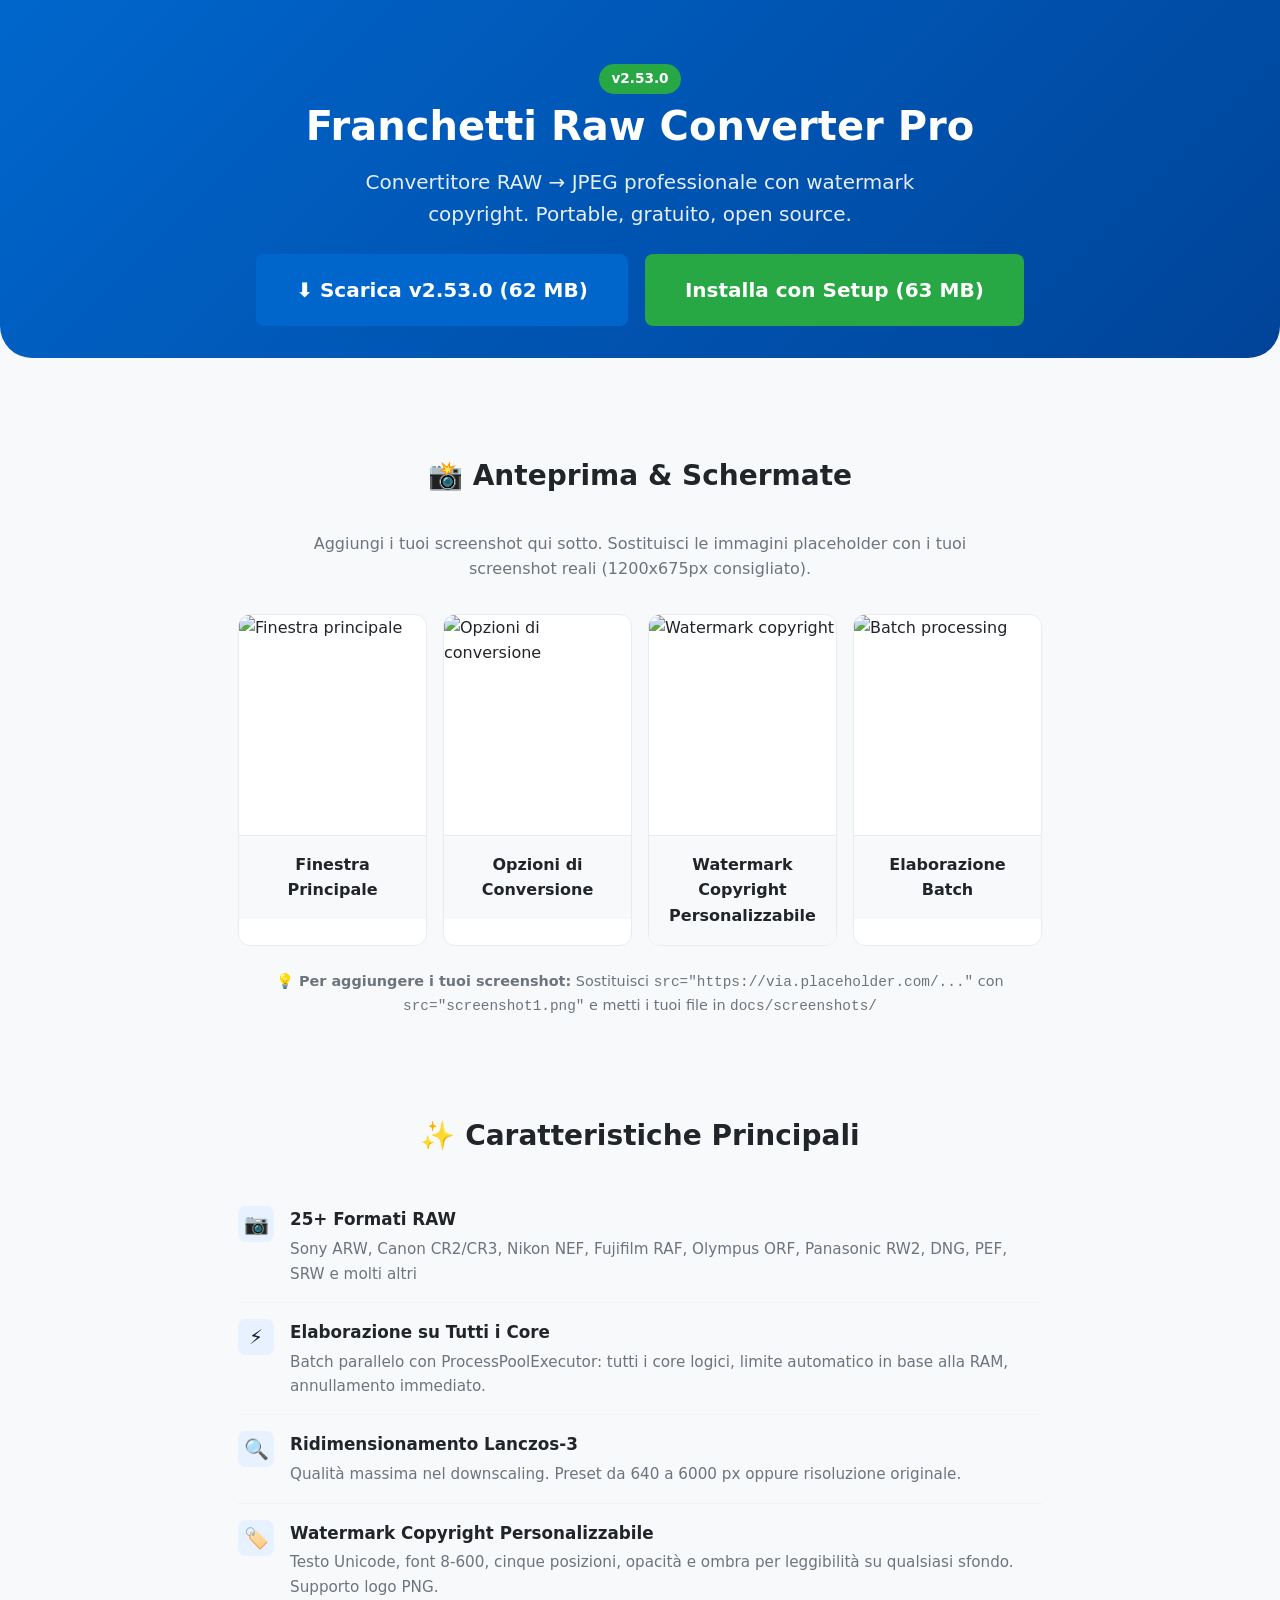
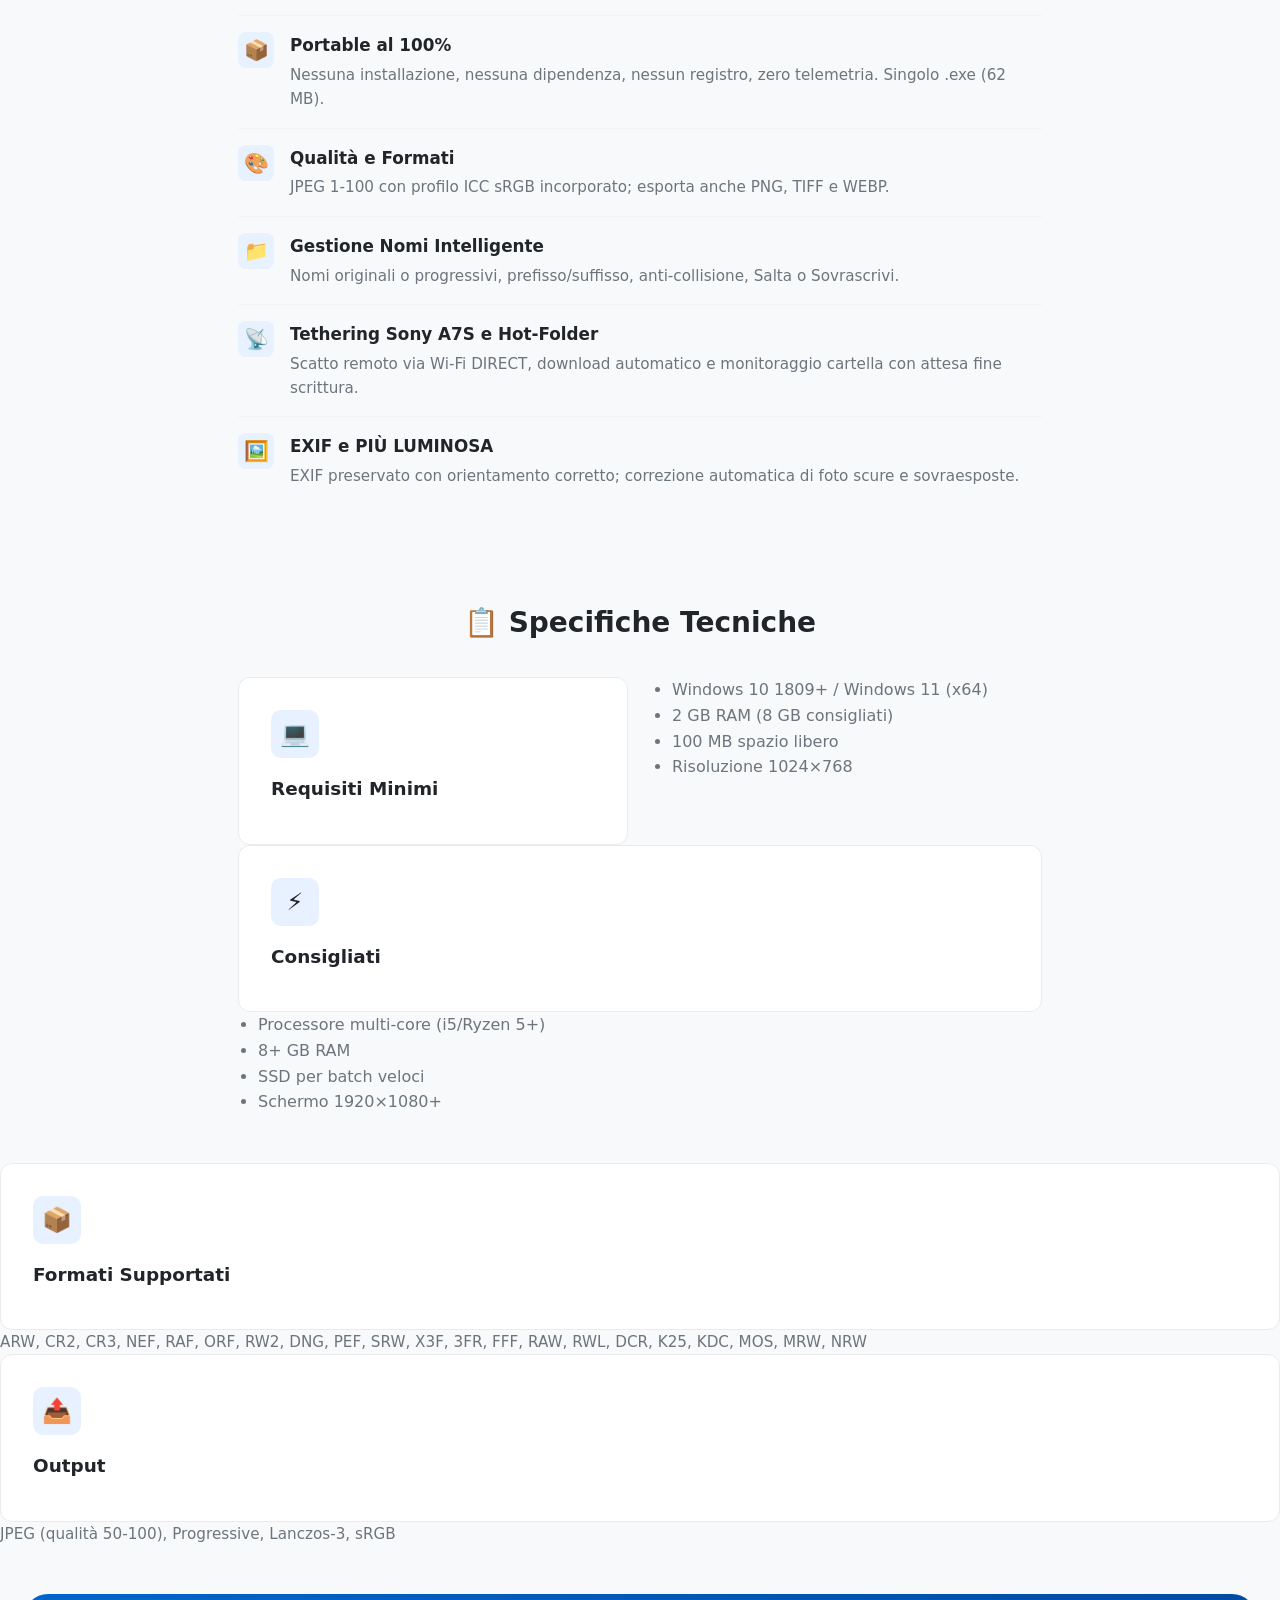
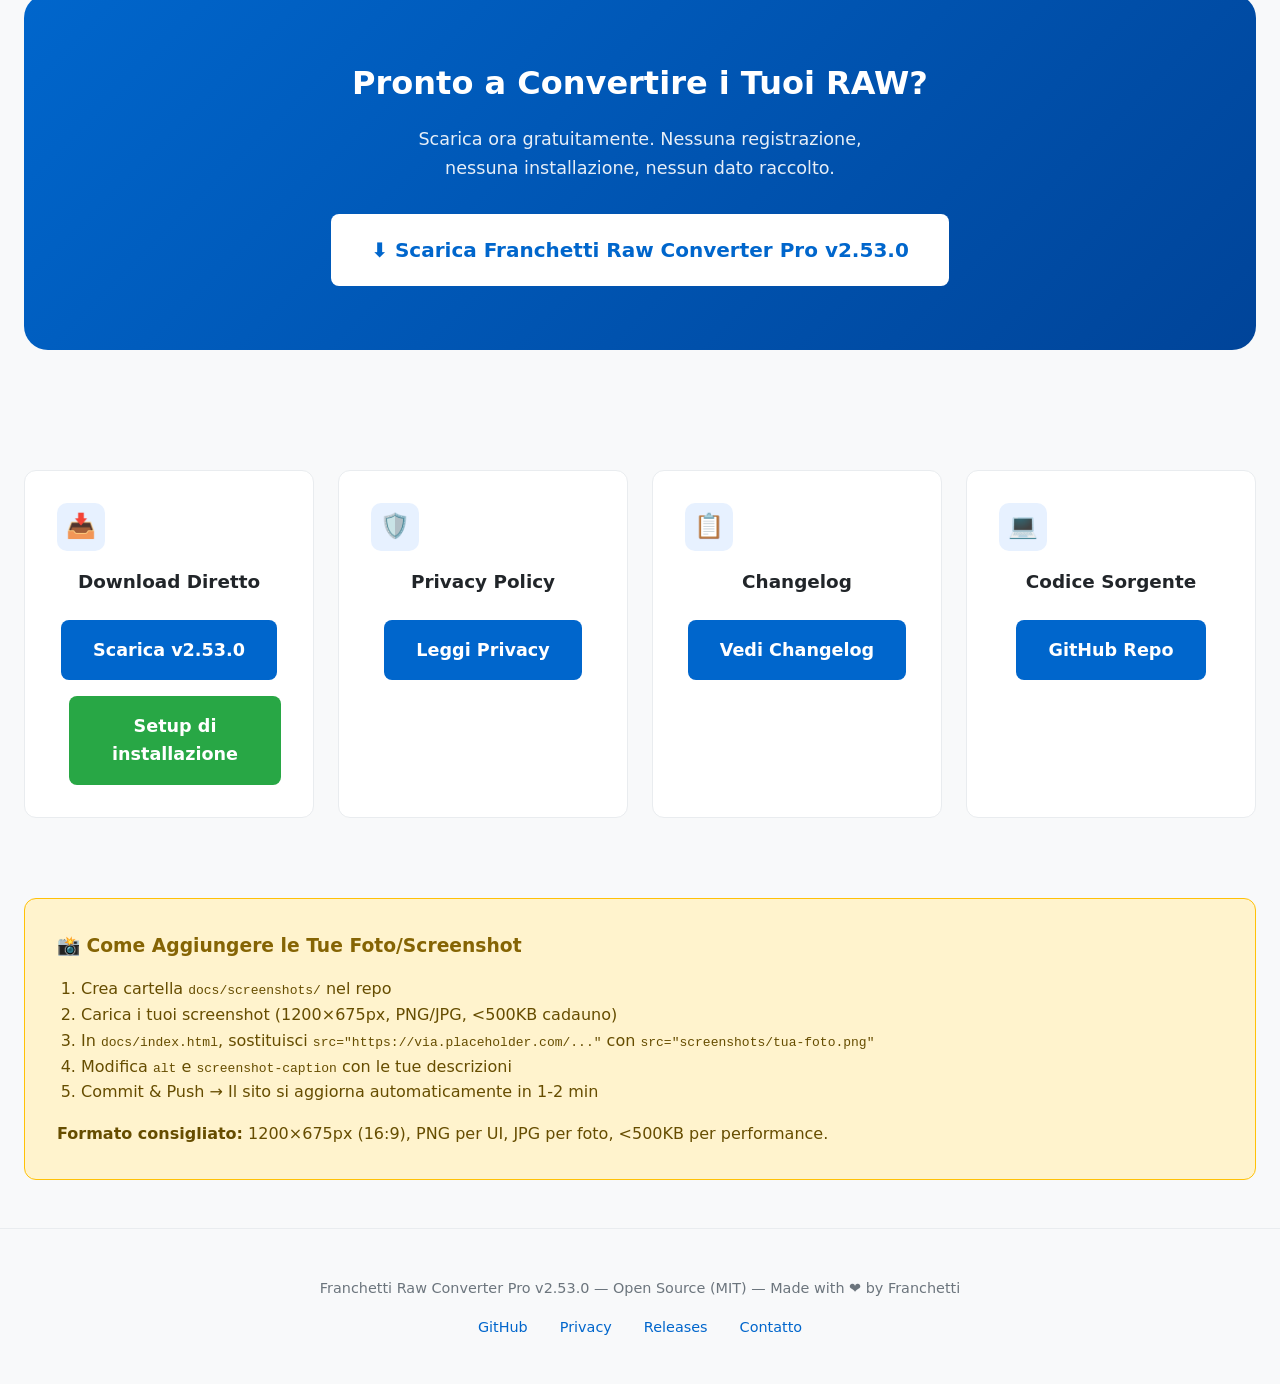
==== docs/index.html @ e36cbdf0 "v2.53.0: elaborazione multi-core, conversione RAW affidabile e GUI completa" ====
﻿<!DOCTYPE html>
<html lang="it">
<head>
<meta charset="UTF-8">
<meta name="viewport" content="width=device-width, initial-scale=1">
<title>Franchetti Raw Converter Pro - Convertitore RAW Professionale</title>
<meta name="description" content="Convertitore RAW → JPEG professionale con watermark copyright. Supporta 25+ formati RAW, batch processing, ridimensionamento Lanczos, portable, gratuito.">
<meta name="theme-color" content="#0066cc">
<meta property="og:title" content="Franchetti Raw Converter Pro">
<meta property="og:description" content="Convertitore RAW → JPEG professionale con watermark copyright. Portable, gratuito, open source.">
<meta property="og:type" content="website">
<meta property="og:image" content="https://raw.githubusercontent.com/FranchettiBiagio/raw-converter-pro/main/docs/og-image.png">
<link rel="preconnect" href="https://github.com">
<link rel="preconnect" href="https://raw.githubusercontent.com">
<style>
:root{--primary:#0066cc;--primary-hover:#0055aa;--success:#28a745;--bg:#f8f9fa;--card:#fff;--text:#212529;--muted:#6c757d;--border:#dee2e6}
*{box-sizing:border-box;margin:0;padding:0}html{scroll-behavior:smooth}body{font-family:system-ui,-apple-system,Segoe UI,Roboto,sans-serif;margin:0;padding:0;background:#f8f9fa;color:#212529;line-height:1.6}.container{max-width:900px;margin:0 auto;padding:0 1.5rem}a{color:#0066cc;text-decoration:none}a:hover{text-decoration:underline}.btn{display:inline-flex;align-items:center;gap:.5rem;padding:1rem 2rem;background:#0066cc;color:#fff;text-decoration:none;border-radius:8px;font-size:1.1rem;font-weight:600;transition:background .2s,transform .1s;border:none;cursor:pointer}.btn:hover{background:#0055aa;transform:translateY(-1px)}.btn:active{transform:translateY(0)}.btn-lg{padding:1.25rem 2.5rem;font-size:1.25rem}.badge{display:inline-block;background:#28a745;color:#fff;padding:.25rem .75rem;border-radius:50px;font-size:.85rem;font-weight:600}.container{max-width:900px;margin:0 auto;padding:0 1.5rem}header{padding:4rem 1.5rem 2rem;text-align:center;background:linear-gradient(135deg,#0066cc 0%,#004499 100%);color:#fff;margin-bottom:3rem;border-radius:0 0 2rem 2rem}header h1{font-size:2.5rem;font-weight:700;margin-bottom:.5rem}header p{font-size:1.25rem;opacity:.9;max-width:600px;margin:0 auto}section{padding:3rem 1.5rem}.section-title{font-size:1.75rem;font-weight:700;margin-bottom:2rem;text-align:center;color:#212529}.grid{display:grid;gap:1.5rem;margin-top:1.5rem}@media(min-width:768px){.grid-2{grid-template-columns:repeat(2,1fr)}.grid-3{grid-template-columns:repeat(3,1fr)}}@media(min-width:1024px){.grid-4{grid-template-columns:repeat(4,1fr)}}.card{background:#fff;border:1px solid #e9ecef;border-radius:12px;padding:2rem;transition:box-shadow .2s,transform .2s}.card:hover{box-shadow:0 8px 24px rgba(0,0,0,.08);transform:translateY(-2px)}.card-icon{width:48px;height:48px;background:#e7f1ff;border-radius:10px;display:flex;align-items:center;justify-content:center;margin-bottom:1rem;font-size:1.5rem}.card h3{font-size:1.15rem;margin-bottom:.5rem;color:#212529}.card p{color:#6c757d;font-size:.95rem}.screenshot-grid{display:grid;gap:1rem;grid-template-columns:1fr}@media(min-width:600px){.screenshot-grid{grid-template-columns:repeat(2,1fr)}}@media(min-width:900px){.screenshot-grid{grid-template-columns:repeat(3,1fr)}}@media(min-width:1200px){.screenshot-grid{grid-template-columns:repeat(4,1fr)}}.screenshot{background:#fff;border:1px solid #e9ecef;border-radius:12px;overflow:hidden;transition:transform .2s,box-shadow .2s}.screenshot:hover{transform:scale(1.02);box-shadow:0 8px 24px rgba(0,0,0,.1)}.screenshot img{width:100%;height:220px;object-fit:cover;display:block}.screenshot-caption{padding:1rem;text-align:center;font-weight:600;color:#212529;background:#f8f9fa;border-top:1px solid #e9ecef}.feature-list{list-style:none;padding:0}.feature-list li{display:flex;align-items:flex-start;gap:1rem;padding:1rem 0;border-bottom:1px solid #f1f3f5}.feature-list li:last-child{border-bottom:none}.feature-icon{width:36px;height:36px;background:#e7f1ff;border-radius:8px;display:flex;align-items:center;justify-content:center;font-size:1.25rem;flex-shrink:0}.feature-text h4{margin:0 0 .25rem;font-size:1.05rem}.feature-text p{margin:0;color:#6c757d;font-size:.95rem}.download-section{background:linear-gradient(135deg,#0066cc 0%,#004499 100%);color:#fff;padding:4rem 1.5rem;border-radius:1.5rem;text-align:center;margin:3rem 1.5rem}footer{padding:3rem 1.5rem;text-align:center;color:#6c757d;font-size:.9rem;border-top:1px solid #e9ecef;margin-top:3rem}.link-list{display:flex;justify-content:center;gap:2rem;flex-wrap:wrap;margin-top:1rem}footer a{color:#0066cc}footer a:hover{text-decoration:underline}.download-btn{background:#fff;color:#0066cc}.download-btn:hover{background:#f8f9fa;color:#0055aa}@media(prefers-reduced-motion:reduce){*{animation:none!important;transition:none!important}}
</style>
</head>
<body>
<header>
  <div class="container">
    <span class="badge">v2.53.0</span>
    <h1>Franchetti Raw Converter Pro</h1>
    <p>Convertitore RAW → JPEG professionale con watermark copyright. Portable, gratuito, open source.</p>
    <a href="https://github.com/FranchettiBiagio/raw-converter-pro/releases/latest/download/FranchettiRawConverterPro.exe" class="btn btn-lg" style="margin-top:1.5rem;">⬇ Scarica v2.53.0 (62 MB)</a>
 <a href="https://github.com/FranchettiBiagio/raw-converter-pro/releases/latest/download/Franchetti_Raw_Converter_Setup_v2.53.0.exe" class="btn btn-lg" style="margin-top:1.5rem;margin-left:.75rem;background:#28a745;">Installa con Setup (63 MB)</a>
  </div>
</header>

<div class="container">
  <!-- SCREENSHOTS / GALLERY -->
  <section>
    <h2 class="section-title">📸 Anteprima & Schermate</h2>
    <p style="text-align:center;color:#6c757d;margin-bottom:2rem;max-width:700px;margin-left:auto;margin-right:auto;">Aggiungi i tuoi screenshot qui sotto. Sostituisci le immagini placeholder con i tuoi screenshot reali (1200x675px consigliato).</p>
    
    <div class="screenshot-grid" id="screenshotGrid">
      <!-- SCREENSHOT 1 - MAIN WINDOW -->
      <div class="screenshot">
        <img src="https://via.placeholder.com/1200x675/0066cc/ffffff?text=Finestra+Principale" alt="Finestra principale" loading="lazy">
        <div class="screenshot-caption">Finestra Principale</div>
      </div>
      <!-- SCREENSHOT 2 - OPTIONS -->
      <div class="screenshot">
        <img src="https://via.placeholder.com/1200x675/28a745/ffffff?text=Opzioni+Conversione" alt="Opzioni di conversione" loading="lazy">
        <div class="screenshot-caption">Opzioni di Conversione</div>
      </div>
      <!-- SCREENSHOT 3 - WATERMARK -->
      <div class="screenshot">
        <img src="https://via.placeholder.com/1200x675/fd7e14/ffffff?text=Watermark+Copyright" alt="Watermark copyright" loading="lazy">
        <div class="screenshot-caption">Watermark Copyright Personalizzabile</div>
      </div>
      <!-- SCREENSHOT 4 - BATCH -->
      <div class="screenshot">
        <img src="https://via.placeholder.com/1200x675/6f42c1/ffffff?text=Batch+Processing" alt="Batch processing" loading="lazy">
        <div class="screenshot-caption">Elaborazione Batch</div>
      </div>
      <!-- AGGIUNGI PIÙ SCREENSHOT QUI - COPIA IL BLOCCO SOPRA E MODIFICA src/alt -->
    </div>
    <p style="text-align:center;margin-top:1.5rem;color:#6c757d;font-size:.9rem">💡 <strong>Per aggiungere i tuoi screenshot:</strong> Sostituisci <code>src="https://via.placeholder.com/..."</code> con <code>src="screenshot1.png"</code> e metti i tuoi file in <code>docs/screenshots/</code></p>
  </section>

  <!-- FEATURES -->
  <section>
    <h2 class="section-title">✨ Caratteristiche Principali</h2>
    <ul class="feature-list">
      <li><span class="feature-icon">📷</span><div class="feature-text"><h4>25+ Formati RAW</h4><p>Sony ARW, Canon CR2/CR3, Nikon NEF, Fujifilm RAF, Olympus ORF, Panasonic RW2, DNG, PEF, SRW e molti altri</div></li>
      <li><span class="feature-icon">⚡</span><div class="feature-text"><h4>Elaborazione su Tutti i Core</h4><p>Batch parallelo con ProcessPoolExecutor: tutti i core logici, limite automatico in base alla RAM, annullamento immediato.</p></div></li>
      <li><span class="feature-icon">🔍</span><div class="feature-text"><h4>Ridimensionamento Lanczos-3</h4><p>Qualità massima nel downscaling. Preset da 640 a 6000 px oppure risoluzione originale.</p></div></li>
      <li><span class="feature-icon">🏷️</span><div class="feature-text"><h4>Watermark Copyright Personalizzabile</h4><p>Testo Unicode, font 8-600, cinque posizioni, opacità e ombra per leggibilità su qualsiasi sfondo. Supporto logo PNG.</p></div></li>
      <li><span class="feature-icon">📦</span><div class="feature-text"><h4>Portable al 100%</h4><p>Nessuna installazione, nessuna dipendenza, nessun registro, zero telemetria. Singolo .exe (62 MB).</p></div></li>
      <li><span class="feature-icon">🎨</span><div class="feature-text"><h4>Qualità e Formati</h4><p>JPEG 1-100 con profilo ICC sRGB incorporato; esporta anche PNG, TIFF e WEBP.</p></div></li>
      <li><span class="feature-icon">📁</span><div class="feature-text"><h4>Gestione Nomi Intelligente</h4><p>Nomi originali o progressivi, prefisso/suffisso, anti-collisione, Salta o Sovrascrivi.</p></div></li>
      <li><span class="feature-icon">📡</span><div class="feature-text"><h4>Tethering Sony A7S e Hot-Folder</h4><p>Scatto remoto via Wi-Fi DIRECT, download automatico e monitoraggio cartella con attesa fine scrittura.</p></div></li>
      <li><span class="feature-icon">🖼️</span><div class="feature-text"><h4>EXIF e PIÙ LUMINOSA</h4><p>EXIF preservato con orientamento corretto; correzione automatica di foto scure e sovraesposte.</p></div></li>
    </ul>
  </section>

  <!-- SPECS -->
  <section>
    <h2 class="section-title">📋 Specifiche Tecniche</h2>
    <div class="grid grid-2">
      <div class="card">
        <div class="card-icon">💻</div>
        <h3>Requisiti Minimi</div>
        <ul style="margin:0;padding-left:1.25rem;color:#6c757d">
          <li>Windows 10 1809+ / Windows 11 (x64)</li>
          <li>2 GB RAM (8 GB consigliati)</li>
          <li>100 MB spazio libero</li>
          <li>Risoluzione 1024×768</li>
        </ul>
      </div>
      <div class="card">
        <div class="card-icon">⚡</div>
        <h3>Consigliati</div>
        <ul style="margin:0;padding-left:1.25rem;color:#6c757d">
          <li>Processore multi-core (i5/Ryzen 5+)</li>
          <li>8+ GB RAM</li>
          <li>SSD per batch veloci</li>
          <li>Schermo 1920×1080+</li>
        </ul>
      </div>
      <div class="card">
        <div class="card-icon">📦</div>
        <h3>Formati Supportati</div>
        <p style="color:#6c757d;margin:0;font-size:.95rem">ARW, CR2, CR3, NEF, RAF, ORF, RW2, DNG, PEF, SRW, X3F, 3FR, FFF, RAW, RWL, DCR, K25, KDC, MOS, MRW, NRW</p>
      </div>
      <div class="card">
        <div class="card-icon">📤</div>
        <h3>Output</div>
        <p style="color:#6c757d;margin:0;font-size:.95rem">JPEG (qualità 50-100), Progressive, Lanczos-3, sRGB</p>
      </div>
    </div>
  </section>

  <!-- DOWNLOAD -->
  <section class="download-section">
    <h2 style="font-size:2rem;margin-bottom:1rem;">Pronto a Convertire i Tuoi RAW?</h2>
    <p style="font-size:1.1rem;opacity:.9;margin-bottom:2rem;max-width:500px;margin-left:auto;margin-right:auto">Scarica ora gratuitamente. Nessuna registrazione, nessuna installazione, nessun dato raccolto.</p>
    <a href="https://github.com/FranchettiBiagio/raw-converter-pro/releases/latest/download/FranchettiRawConverterPro.exe" class="btn download-btn btn-lg">⬇ Scarica Franchetti Raw Converter Pro v2.53.0</a>
  </section>

  <!-- LINKS -->
  <section>
    <div class="grid grid-4">
      <div class="card" style="text-align:center">
        <div class="card-icon">📥</div>
        <h3>Download Diretto</h3>
        <a href="https://github.com/FranchettiBiagio/raw-converter-pro/releases/latest/download/FranchettiRawConverterPro.exe" class="btn" style="margin-top:1rem">Scarica v2.53.0</a>
 <a href="https://github.com/FranchettiBiagio/raw-converter-pro/releases/latest/download/Franchetti_Raw_Converter_Setup_v2.53.0.exe" class="btn" style="margin-top:1rem;margin-left:.75rem;background:#28a745;color:#fff">Setup di installazione</a>
      </div>
      <div class="card" style="text-align:center">
        <div class="card-icon">🛡️</div>
        <h3>Privacy Policy</h3>
        <a href="https://raw.githubusercontent.com/FranchettiBiagio/raw-converter-pro/main/PRIVACY.md" class="btn" style="margin-top:1rem">Leggi Privacy</a>
      </div>
      <div class="card" style="text-align:center">
        <div class="card-icon">📋</div>
        <h3>Changelog</h3>
        <a href="https://github.com/FranchettiBiagio/raw-converter-pro/releases" class="btn" style="margin-top:1rem">Vedi Changelog</a>
      </div>
      <div class="card" style="text-align:center">
        <div class="card-icon">💻</div>
        <h3>Codice Sorgente</h3>
        <a href="https://github.com/FranchettiBiagio/raw-converter-pro" class="btn" style="margin-top:1rem">GitHub Repo</a>
      </div>
    </div>
  </section>

  <!-- COME AGGIUNGERE IMMAGINI -->
  <section style="background:#fff3cd;border:1px solid #ffc107;border-radius:12px;padding:2rem;margin:2rem 1.5rem;">
    <h3 style="margin:0 0 1rem;color:#856404">📸 Come Aggiungere le Tue Foto/Screenshot</h3>
    <ol style="margin:0;padding-left:1.5rem;color:#664d00">
      <li>Crea cartella <code>docs/screenshots/</code> nel repo</li>
      <li>Carica i tuoi screenshot (1200×675px, PNG/JPG, <500KB cadauno)</li>
      <li>In <code>docs/index.html</code>, sostituisci <code>src="https://via.placeholder.com/..."</code> con <code>src="screenshots/tua-foto.png"</code></li>
      <li>Modifica <code>alt</code> e <code>screenshot-caption</code> con le tue descrizioni</li>
      <li>Commit & Push → Il sito si aggiorna automaticamente in 1-2 min</li>
    </ol>
    <p style="margin:1rem 0 0;color:#664d00"><strong>Formato consigliato:</strong> 1200×675px (16:9), PNG per UI, JPG per foto, <500KB per performance.</p>
  </section>
</div>

<footer>
  <div class="container">
    <p>Franchetti Raw Converter Pro v2.53.0 — Open Source (MIT) — Made with ❤️ by Franchetti</p>
    <div class="link-list">
      <a href="https://github.com/FranchettiBiagio/raw-converter-pro">GitHub</a>
      <a href="https://raw.githubusercontent.com/FranchettiBiagio/raw-converter-pro/main/PRIVACY.md">Privacy</a>
      <a href="https://github.com/FranchettiBiagio/raw-converter-pro/releases">Releases</a>
      <a href="mailto:privacy@franchetti.dev">Contatto</a>
    </div>
  </footer>
</body>
</html>
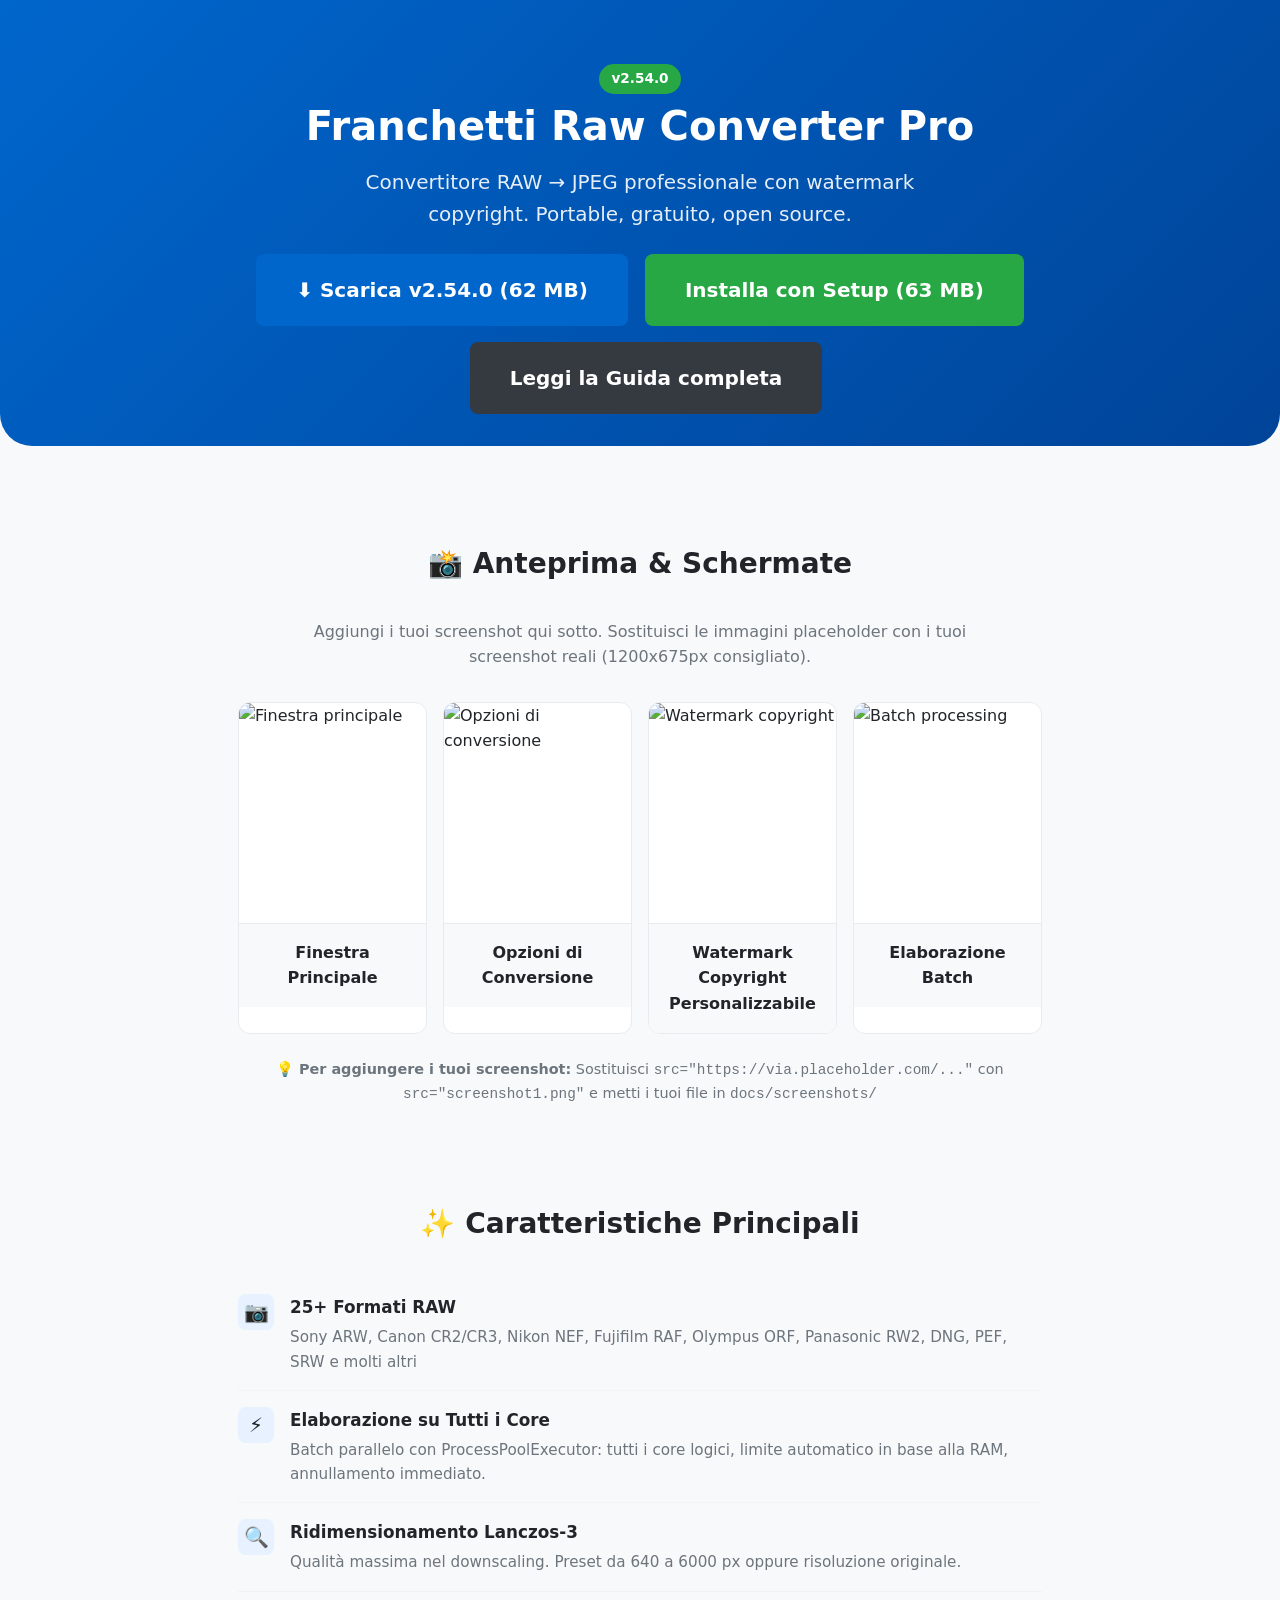
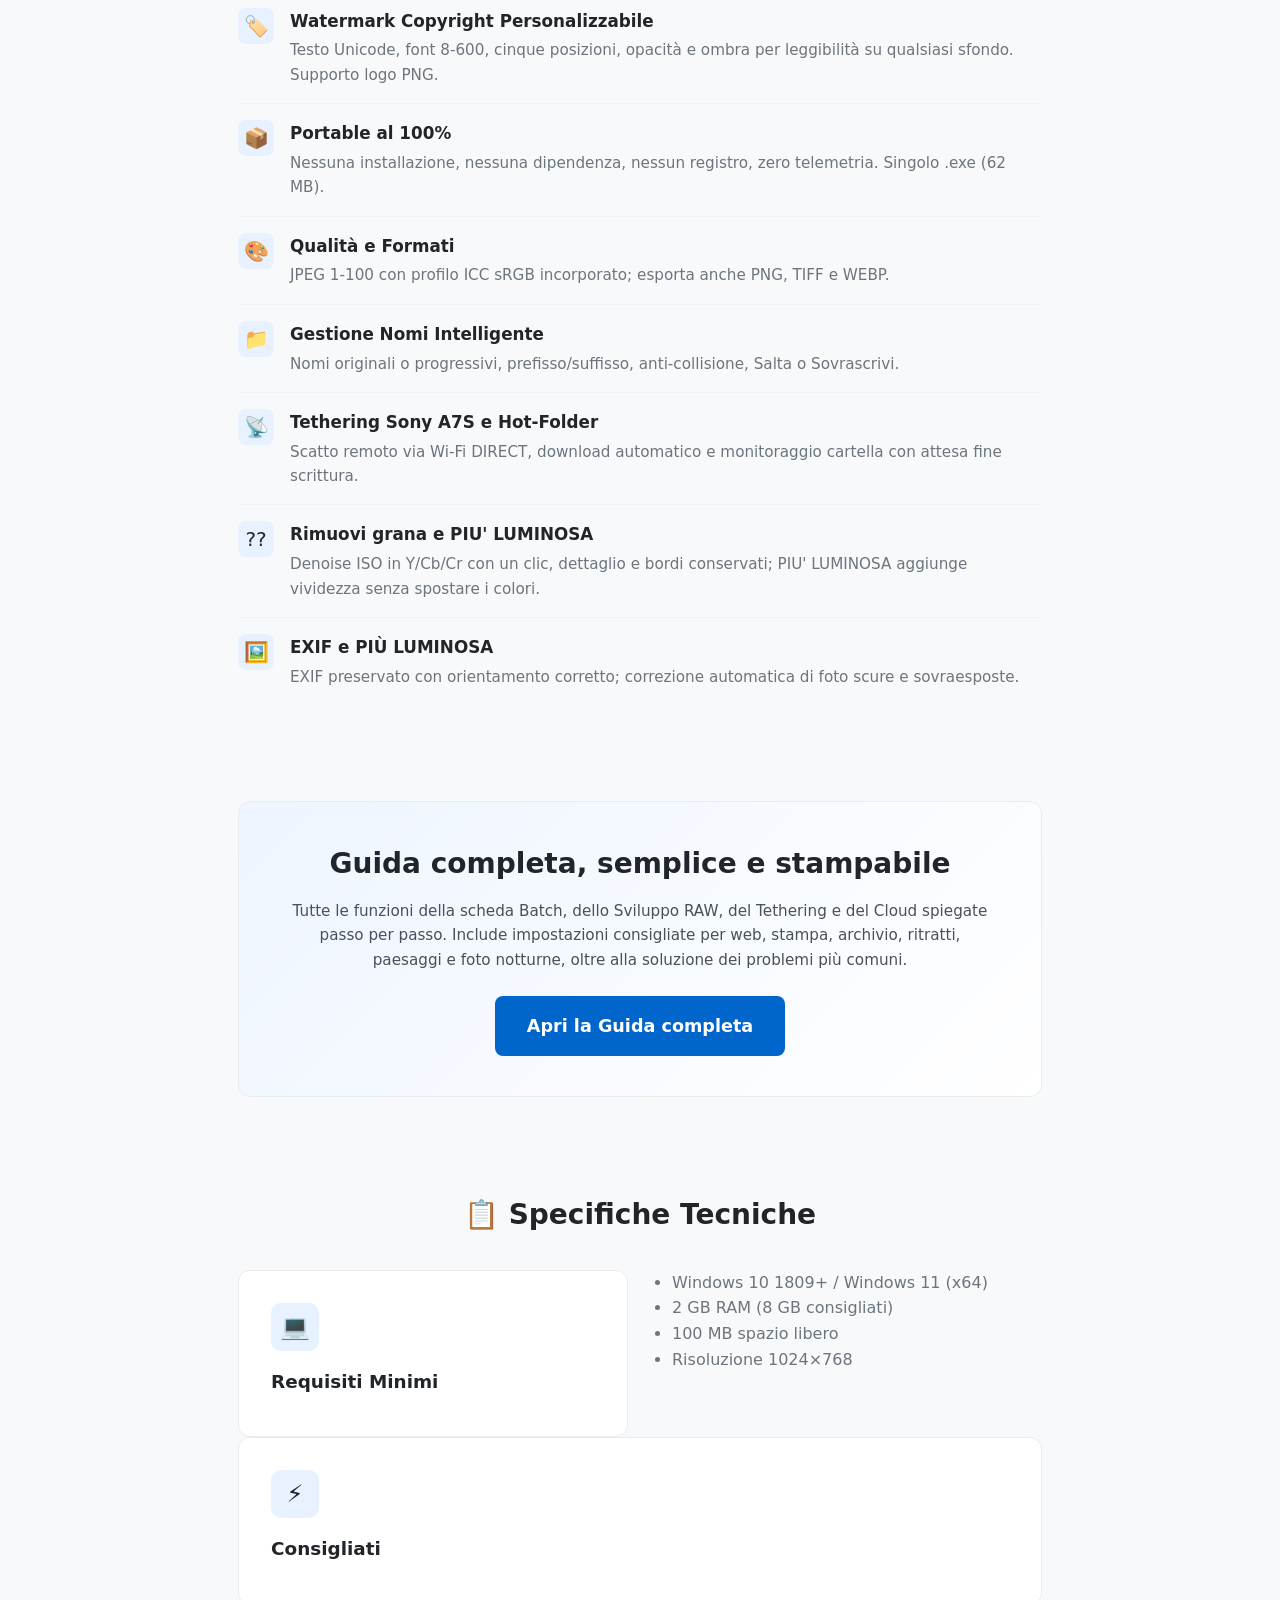
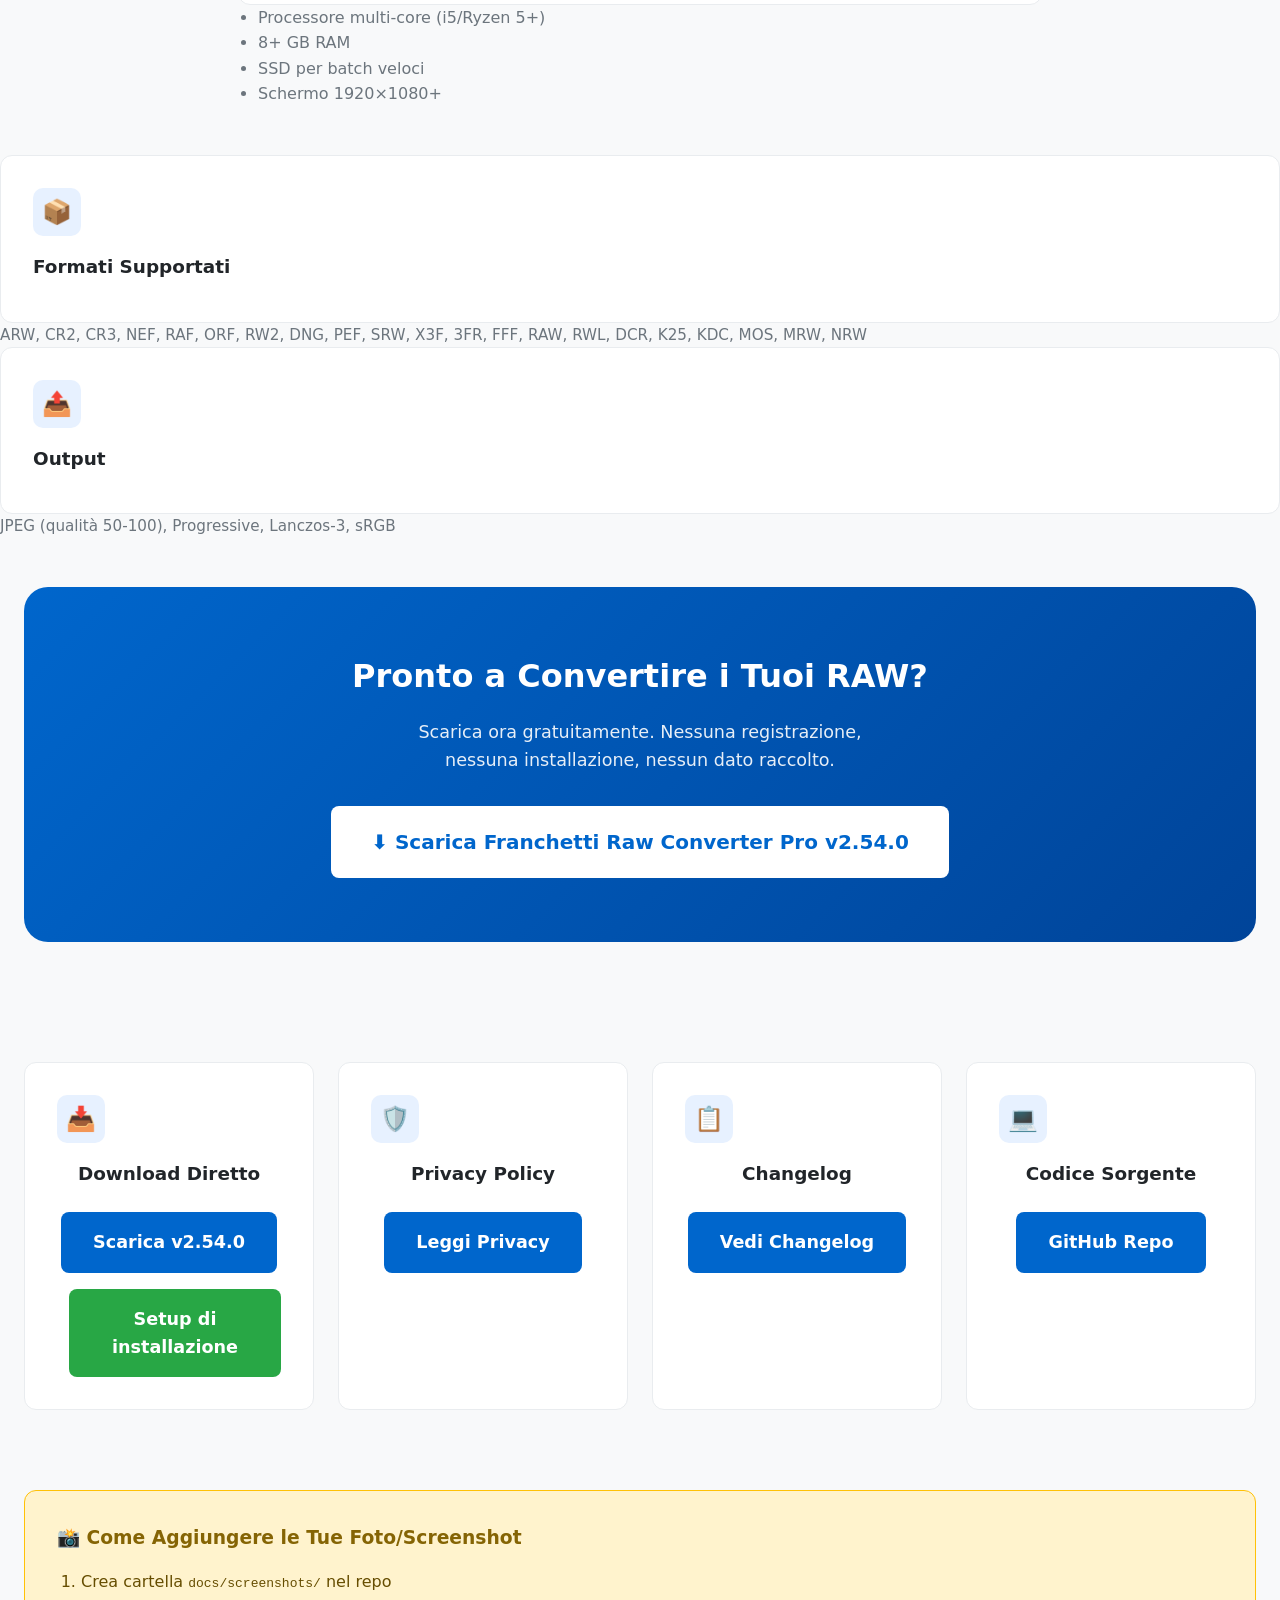
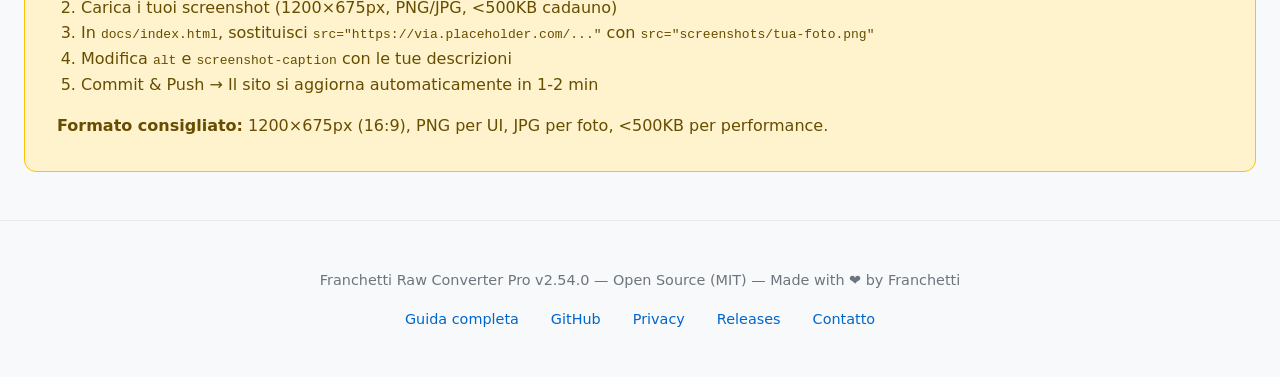
==== commit 59e013e0: "v2.54.0: rimuovi grana ISO, PIU LUMINOSA vivida e guida completa" ====
--- a/docs/index.html
+++ b/docs/index.html
@@ -20,11 +20,12 @@
 <body>
 <header>
   <div class="container">
-    <span class="badge">v2.53.0</span>
+    <span class="badge">v2.54.0</span>
     <h1>Franchetti Raw Converter Pro</h1>
     <p>Convertitore RAW → JPEG professionale con watermark copyright. Portable, gratuito, open source.</p>
-    <a href="https://github.com/FranchettiBiagio/raw-converter-pro/releases/latest/download/FranchettiRawConverterPro.exe" class="btn btn-lg" style="margin-top:1.5rem;">⬇ Scarica v2.53.0 (62 MB)</a>
- <a href="https://github.com/FranchettiBiagio/raw-converter-pro/releases/latest/download/Franchetti_Raw_Converter_Setup_v2.53.0.exe" class="btn btn-lg" style="margin-top:1.5rem;margin-left:.75rem;background:#28a745;">Installa con Setup (63 MB)</a>
+    <a href="https://github.com/FranchettiBiagio/raw-converter-pro/releases/latest/download/FranchettiRawConverterPro.exe" class="btn btn-lg" style="margin-top:1.5rem;">⬇ Scarica v2.54.0 (62 MB)</a>
+ <a href="https://github.com/FranchettiBiagio/raw-converter-pro/releases/latest/download/Franchetti_Raw_Converter_Setup_v2.54.0.exe" class="btn btn-lg" style="margin-top:1.5rem;margin-left:.75rem;background:#28a745;">Installa con Setup (63 MB)</a>
+ <a href="guida.html" class="btn btn-lg" style="margin-top:1rem;margin-left:.75rem;background:#343a40;">Leggi la Guida completa</a>
   </div>
 </header>
 
@@ -72,8 +73,18 @@
       <li><span class="feature-icon">🎨</span><div class="feature-text"><h4>Qualità e Formati</h4><p>JPEG 1-100 con profilo ICC sRGB incorporato; esporta anche PNG, TIFF e WEBP.</p></div></li>
       <li><span class="feature-icon">📁</span><div class="feature-text"><h4>Gestione Nomi Intelligente</h4><p>Nomi originali o progressivi, prefisso/suffisso, anti-collisione, Salta o Sovrascrivi.</p></div></li>
       <li><span class="feature-icon">📡</span><div class="feature-text"><h4>Tethering Sony A7S e Hot-Folder</h4><p>Scatto remoto via Wi-Fi DIRECT, download automatico e monitoraggio cartella con attesa fine scrittura.</p></div></li>
+      <li><span class="feature-icon">??</span><div class="feature-text"><h4>Rimuovi grana e PIU' LUMINOSA</h4><p>Denoise ISO in Y/Cb/Cr con un clic, dettaglio e bordi conservati; PIU' LUMINOSA aggiunge vividezza senza spostare i colori.</p></div></li>
       <li><span class="feature-icon">🖼️</span><div class="feature-text"><h4>EXIF e PIÙ LUMINOSA</h4><p>EXIF preservato con orientamento corretto; correzione automatica di foto scure e sovraesposte.</p></div></li>
     </ul>
+  </section>
+
+  <!-- GUIDA -->
+  <section>
+    <div class="card" style="text-align:center;padding:2.5rem 1.5rem;background:linear-gradient(135deg,#eef5ff 0%,#fff 100%);">
+      <h2 class="section-title" style="margin-bottom:.75rem;">Guida completa, semplice e stampabile</h2>
+      <p style="max-width:700px;margin:0 auto 1.5rem;color:#495057;">Tutte le funzioni della scheda Batch, dello Sviluppo RAW, del Tethering e del Cloud spiegate passo per passo. Include impostazioni consigliate per web, stampa, archivio, ritratti, paesaggi e foto notturne, oltre alla soluzione dei problemi più comuni.</p>
+      <a href="guida.html" class="btn">Apri la Guida completa</a>
+    </div>
   </section>
 
   <!-- SPECS -->
@@ -117,7 +128,7 @@
   <section class="download-section">
     <h2 style="font-size:2rem;margin-bottom:1rem;">Pronto a Convertire i Tuoi RAW?</h2>
     <p style="font-size:1.1rem;opacity:.9;margin-bottom:2rem;max-width:500px;margin-left:auto;margin-right:auto">Scarica ora gratuitamente. Nessuna registrazione, nessuna installazione, nessun dato raccolto.</p>
-    <a href="https://github.com/FranchettiBiagio/raw-converter-pro/releases/latest/download/FranchettiRawConverterPro.exe" class="btn download-btn btn-lg">⬇ Scarica Franchetti Raw Converter Pro v2.53.0</a>
+    <a href="https://github.com/FranchettiBiagio/raw-converter-pro/releases/latest/download/FranchettiRawConverterPro.exe" class="btn download-btn btn-lg">⬇ Scarica Franchetti Raw Converter Pro v2.54.0</a>
   </section>
 
   <!-- LINKS -->
@@ -126,8 +137,8 @@
       <div class="card" style="text-align:center">
         <div class="card-icon">📥</div>
         <h3>Download Diretto</h3>
-        <a href="https://github.com/FranchettiBiagio/raw-converter-pro/releases/latest/download/FranchettiRawConverterPro.exe" class="btn" style="margin-top:1rem">Scarica v2.53.0</a>
- <a href="https://github.com/FranchettiBiagio/raw-converter-pro/releases/latest/download/Franchetti_Raw_Converter_Setup_v2.53.0.exe" class="btn" style="margin-top:1rem;margin-left:.75rem;background:#28a745;color:#fff">Setup di installazione</a>
+        <a href="https://github.com/FranchettiBiagio/raw-converter-pro/releases/latest/download/FranchettiRawConverterPro.exe" class="btn" style="margin-top:1rem">Scarica v2.54.0</a>
+ <a href="https://github.com/FranchettiBiagio/raw-converter-pro/releases/latest/download/Franchetti_Raw_Converter_Setup_v2.54.0.exe" class="btn" style="margin-top:1rem;margin-left:.75rem;background:#28a745;color:#fff">Setup di installazione</a>
       </div>
       <div class="card" style="text-align:center">
         <div class="card-icon">🛡️</div>
@@ -163,8 +174,9 @@
 
 <footer>
   <div class="container">
-    <p>Franchetti Raw Converter Pro v2.53.0 — Open Source (MIT) — Made with ❤️ by Franchetti</p>
+    <p>Franchetti Raw Converter Pro v2.54.0 — Open Source (MIT) — Made with ❤️ by Franchetti</p>
     <div class="link-list">
+      <a href="guida.html">Guida completa</a>
       <a href="https://github.com/FranchettiBiagio/raw-converter-pro">GitHub</a>
       <a href="https://raw.githubusercontent.com/FranchettiBiagio/raw-converter-pro/main/PRIVACY.md">Privacy</a>
       <a href="https://github.com/FranchettiBiagio/raw-converter-pro/releases">Releases</a>
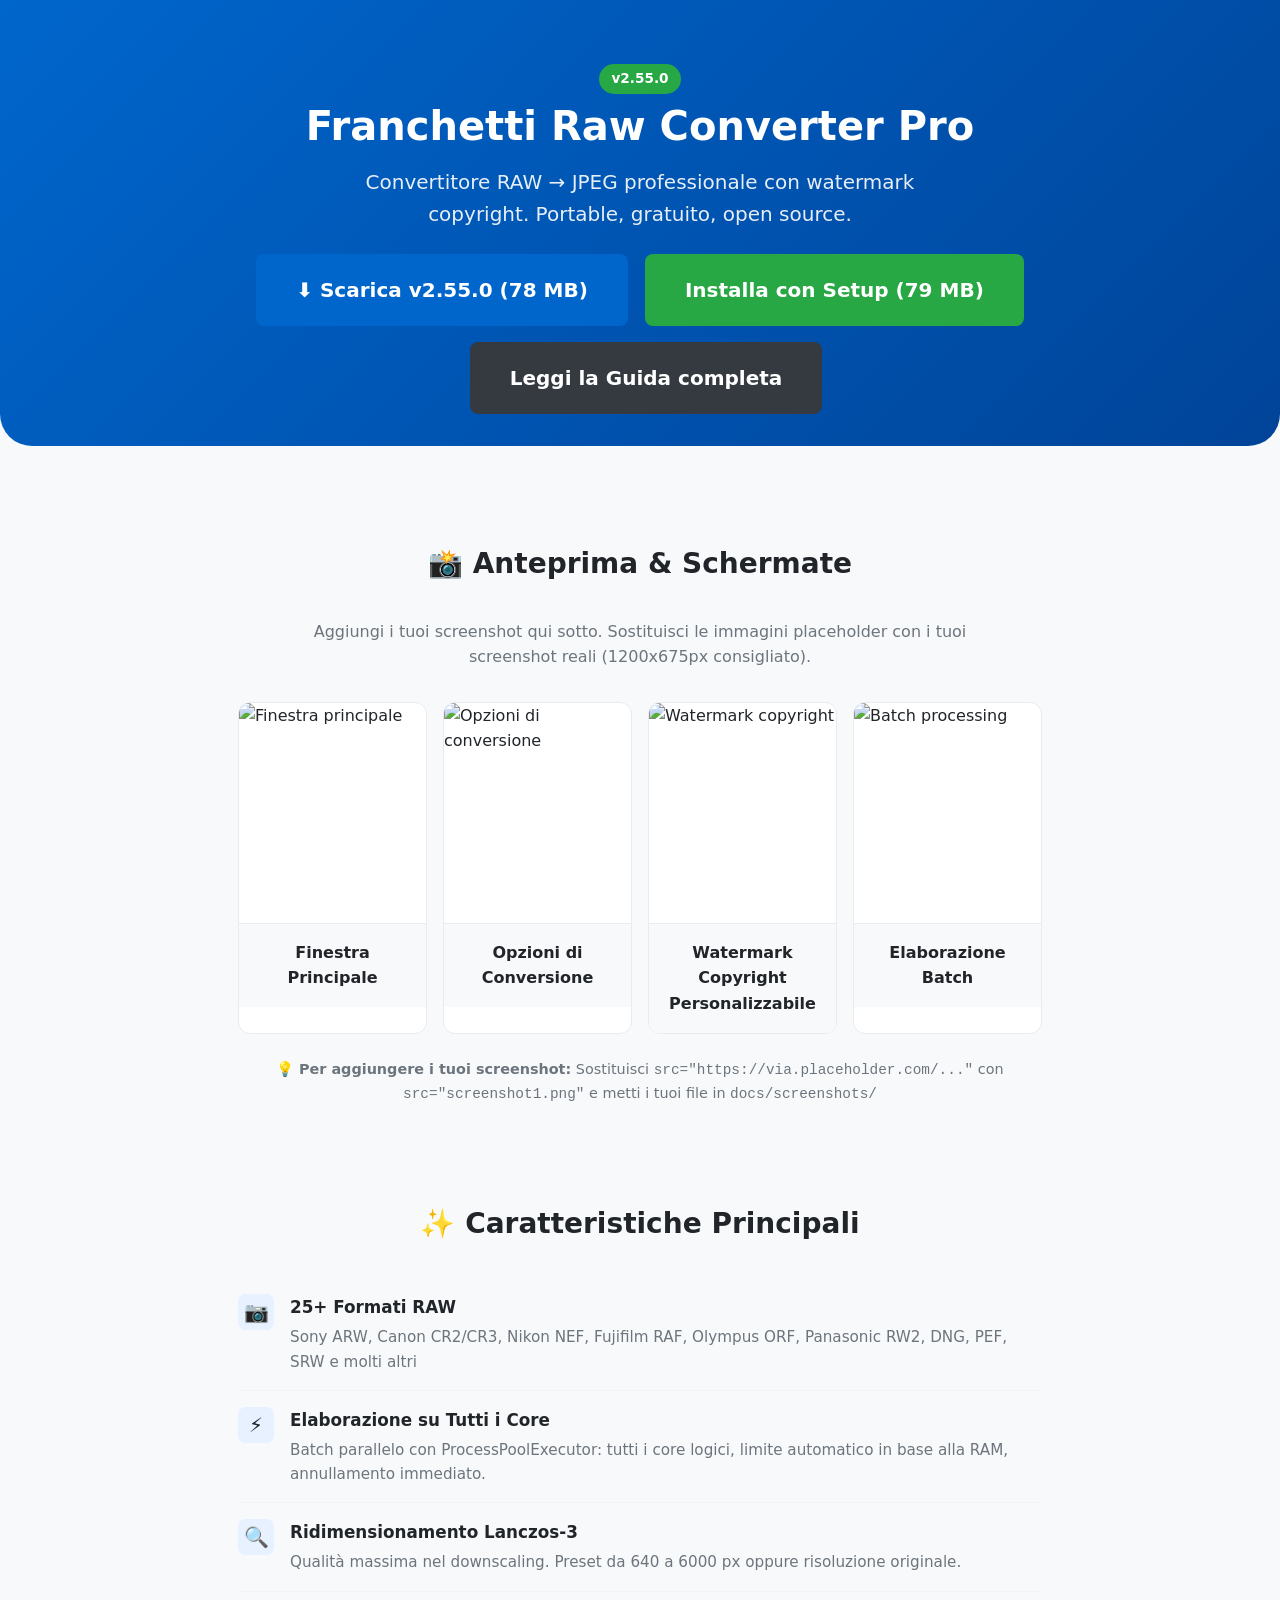
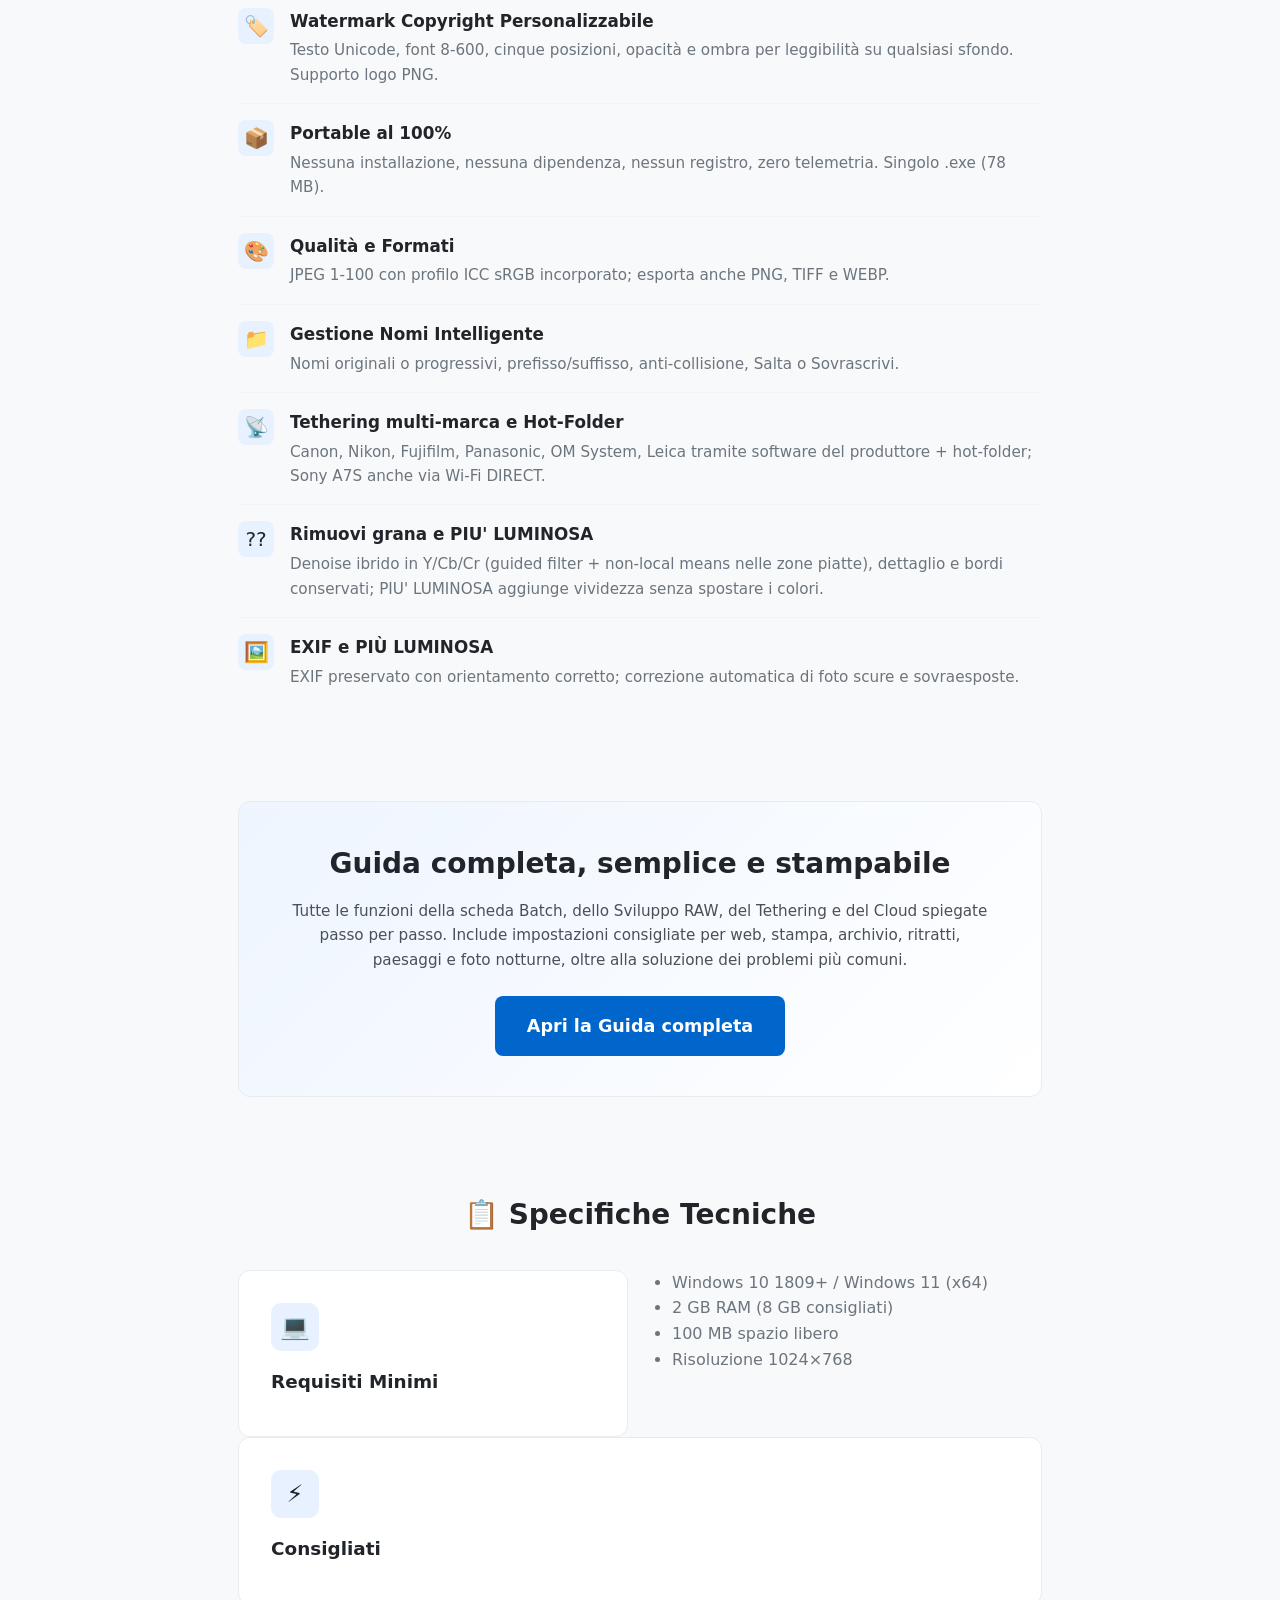
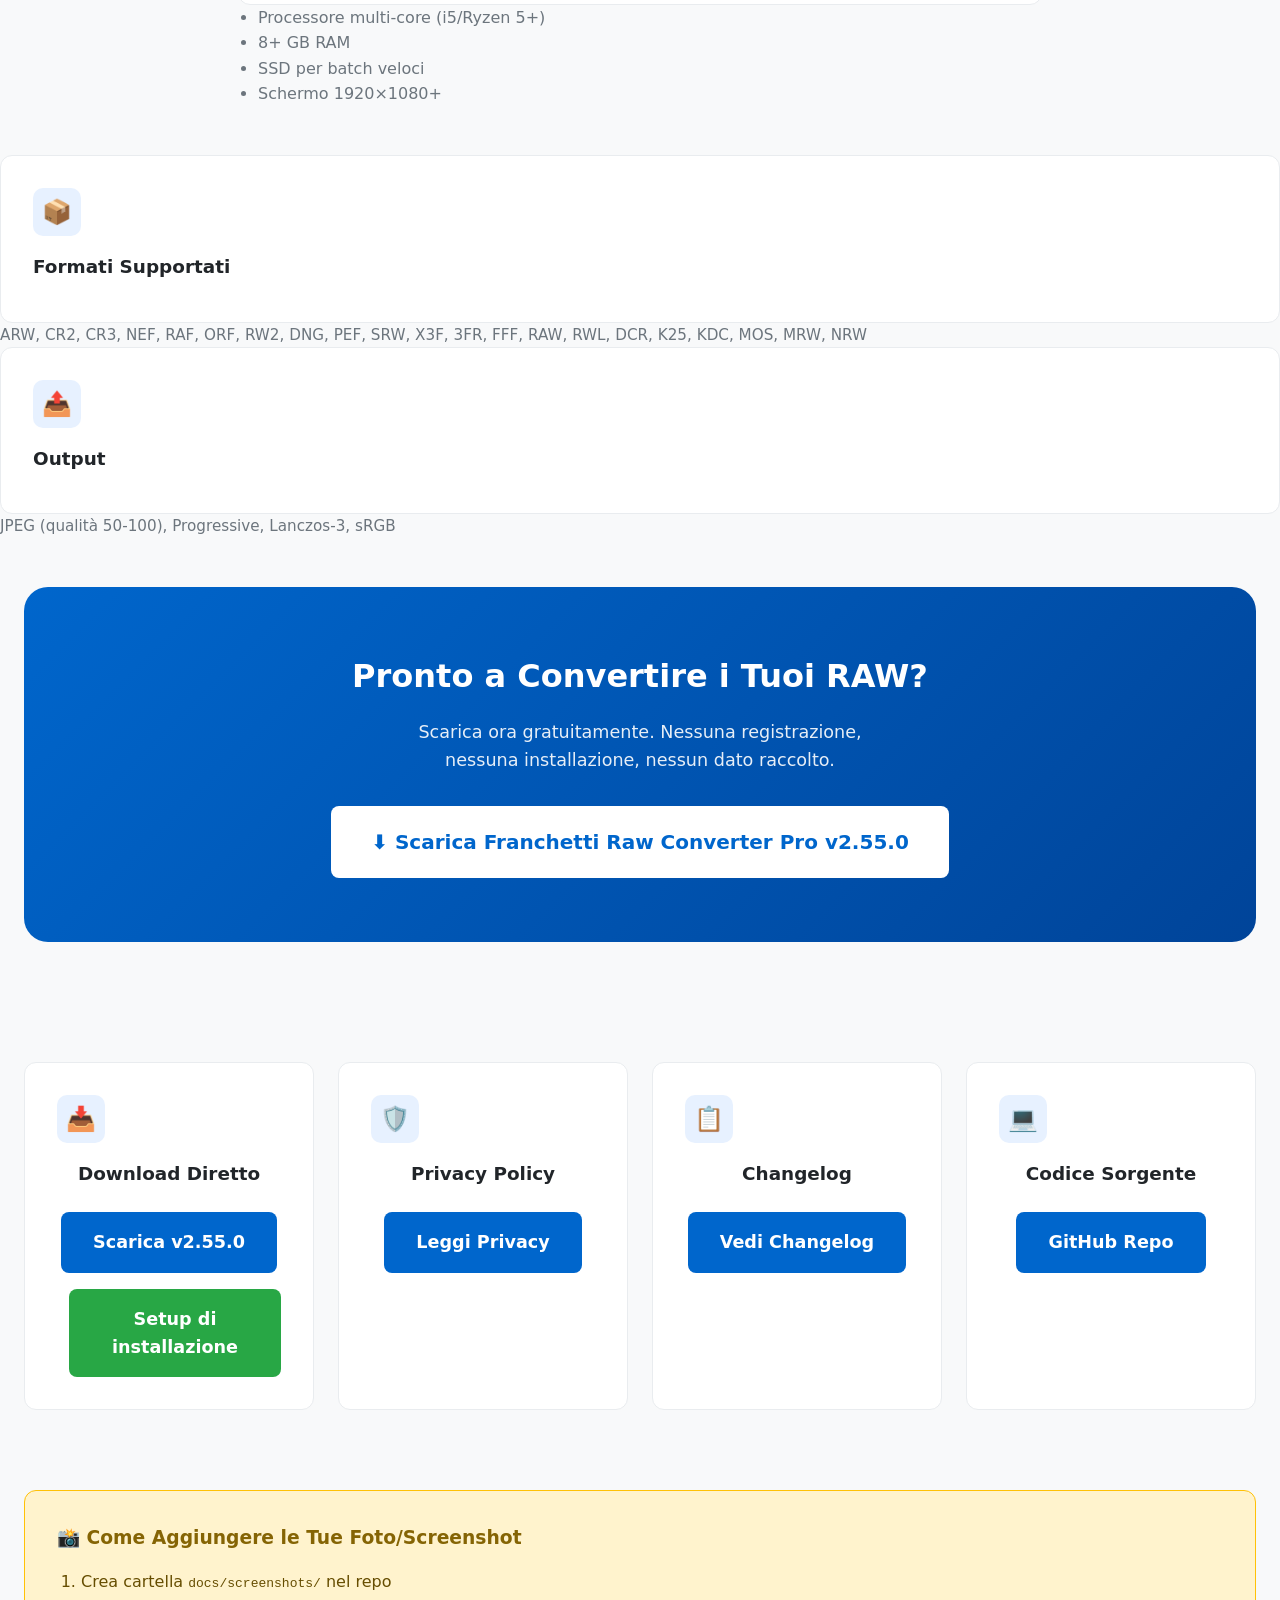
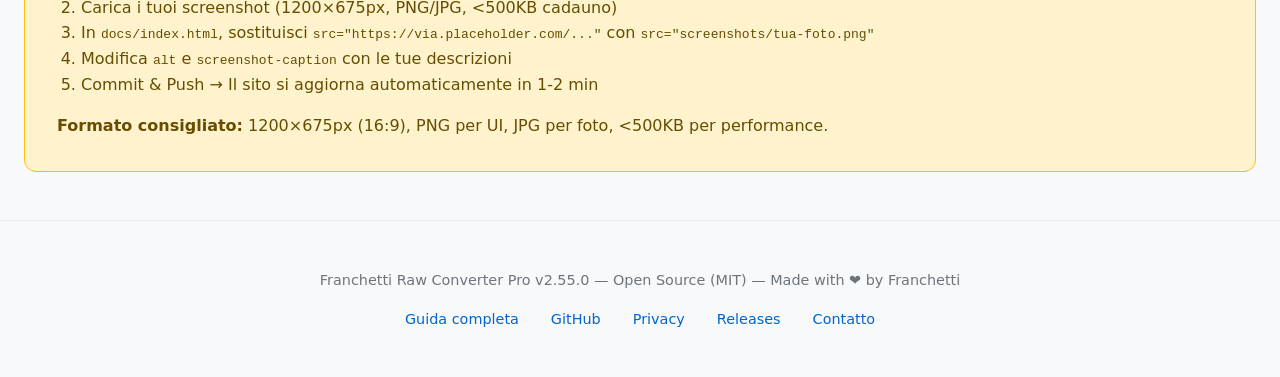
==== commit f5508eb3: "Release v2.55.0: quality engine and multi-brand tethering" ====
--- a/docs/index.html
+++ b/docs/index.html
@@ -20,11 +20,11 @@
 <body>
 <header>
   <div class="container">
-    <span class="badge">v2.54.0</span>
+    <span class="badge">v2.55.0</span>
     <h1>Franchetti Raw Converter Pro</h1>
     <p>Convertitore RAW → JPEG professionale con watermark copyright. Portable, gratuito, open source.</p>
-    <a href="https://github.com/FranchettiBiagio/raw-converter-pro/releases/latest/download/FranchettiRawConverterPro.exe" class="btn btn-lg" style="margin-top:1.5rem;">⬇ Scarica v2.54.0 (62 MB)</a>
- <a href="https://github.com/FranchettiBiagio/raw-converter-pro/releases/latest/download/Franchetti_Raw_Converter_Setup_v2.54.0.exe" class="btn btn-lg" style="margin-top:1.5rem;margin-left:.75rem;background:#28a745;">Installa con Setup (63 MB)</a>
+    <a href="https://github.com/FranchettiBiagio/raw-converter-pro/releases/latest/download/FranchettiRawConverterPro.exe" class="btn btn-lg" style="margin-top:1.5rem;">⬇ Scarica v2.55.0 (78 MB)</a>
+ <a href="https://github.com/FranchettiBiagio/raw-converter-pro/releases/latest/download/Franchetti_Raw_Converter_Setup_v2.55.0.exe" class="btn btn-lg" style="margin-top:1.5rem;margin-left:.75rem;background:#28a745;">Installa con Setup (79 MB)</a>
  <a href="guida.html" class="btn btn-lg" style="margin-top:1rem;margin-left:.75rem;background:#343a40;">Leggi la Guida completa</a>
   </div>
 </header>
@@ -69,11 +69,11 @@
       <li><span class="feature-icon">⚡</span><div class="feature-text"><h4>Elaborazione su Tutti i Core</h4><p>Batch parallelo con ProcessPoolExecutor: tutti i core logici, limite automatico in base alla RAM, annullamento immediato.</p></div></li>
       <li><span class="feature-icon">🔍</span><div class="feature-text"><h4>Ridimensionamento Lanczos-3</h4><p>Qualità massima nel downscaling. Preset da 640 a 6000 px oppure risoluzione originale.</p></div></li>
       <li><span class="feature-icon">🏷️</span><div class="feature-text"><h4>Watermark Copyright Personalizzabile</h4><p>Testo Unicode, font 8-600, cinque posizioni, opacità e ombra per leggibilità su qualsiasi sfondo. Supporto logo PNG.</p></div></li>
-      <li><span class="feature-icon">📦</span><div class="feature-text"><h4>Portable al 100%</h4><p>Nessuna installazione, nessuna dipendenza, nessun registro, zero telemetria. Singolo .exe (62 MB).</p></div></li>
+      <li><span class="feature-icon">📦</span><div class="feature-text"><h4>Portable al 100%</h4><p>Nessuna installazione, nessuna dipendenza, nessun registro, zero telemetria. Singolo .exe (78 MB).</p></div></li>
       <li><span class="feature-icon">🎨</span><div class="feature-text"><h4>Qualità e Formati</h4><p>JPEG 1-100 con profilo ICC sRGB incorporato; esporta anche PNG, TIFF e WEBP.</p></div></li>
       <li><span class="feature-icon">📁</span><div class="feature-text"><h4>Gestione Nomi Intelligente</h4><p>Nomi originali o progressivi, prefisso/suffisso, anti-collisione, Salta o Sovrascrivi.</p></div></li>
-      <li><span class="feature-icon">📡</span><div class="feature-text"><h4>Tethering Sony A7S e Hot-Folder</h4><p>Scatto remoto via Wi-Fi DIRECT, download automatico e monitoraggio cartella con attesa fine scrittura.</p></div></li>
-      <li><span class="feature-icon">??</span><div class="feature-text"><h4>Rimuovi grana e PIU' LUMINOSA</h4><p>Denoise ISO in Y/Cb/Cr con un clic, dettaglio e bordi conservati; PIU' LUMINOSA aggiunge vividezza senza spostare i colori.</p></div></li>
+      <li><span class="feature-icon">📡</span><div class="feature-text"><h4>Tethering multi-marca e Hot-Folder</h4><p>Canon, Nikon, Fujifilm, Panasonic, OM System, Leica tramite software del produttore + hot-folder; Sony A7S anche via Wi-Fi DIRECT.</p></div></li>
+      <li><span class="feature-icon">??</span><div class="feature-text"><h4>Rimuovi grana e PIU' LUMINOSA</h4><p>Denoise ibrido in Y/Cb/Cr (guided filter + non-local means nelle zone piatte), dettaglio e bordi conservati; PIU' LUMINOSA aggiunge vividezza senza spostare i colori.</p></div></li>
       <li><span class="feature-icon">🖼️</span><div class="feature-text"><h4>EXIF e PIÙ LUMINOSA</h4><p>EXIF preservato con orientamento corretto; correzione automatica di foto scure e sovraesposte.</p></div></li>
     </ul>
   </section>
@@ -128,7 +128,7 @@
   <section class="download-section">
     <h2 style="font-size:2rem;margin-bottom:1rem;">Pronto a Convertire i Tuoi RAW?</h2>
     <p style="font-size:1.1rem;opacity:.9;margin-bottom:2rem;max-width:500px;margin-left:auto;margin-right:auto">Scarica ora gratuitamente. Nessuna registrazione, nessuna installazione, nessun dato raccolto.</p>
-    <a href="https://github.com/FranchettiBiagio/raw-converter-pro/releases/latest/download/FranchettiRawConverterPro.exe" class="btn download-btn btn-lg">⬇ Scarica Franchetti Raw Converter Pro v2.54.0</a>
+    <a href="https://github.com/FranchettiBiagio/raw-converter-pro/releases/latest/download/FranchettiRawConverterPro.exe" class="btn download-btn btn-lg">⬇ Scarica Franchetti Raw Converter Pro v2.55.0</a>
   </section>
 
   <!-- LINKS -->
@@ -137,8 +137,8 @@
       <div class="card" style="text-align:center">
         <div class="card-icon">📥</div>
         <h3>Download Diretto</h3>
-        <a href="https://github.com/FranchettiBiagio/raw-converter-pro/releases/latest/download/FranchettiRawConverterPro.exe" class="btn" style="margin-top:1rem">Scarica v2.54.0</a>
- <a href="https://github.com/FranchettiBiagio/raw-converter-pro/releases/latest/download/Franchetti_Raw_Converter_Setup_v2.54.0.exe" class="btn" style="margin-top:1rem;margin-left:.75rem;background:#28a745;color:#fff">Setup di installazione</a>
+        <a href="https://github.com/FranchettiBiagio/raw-converter-pro/releases/latest/download/FranchettiRawConverterPro.exe" class="btn" style="margin-top:1rem">Scarica v2.55.0</a>
+ <a href="https://github.com/FranchettiBiagio/raw-converter-pro/releases/latest/download/Franchetti_Raw_Converter_Setup_v2.55.0.exe" class="btn" style="margin-top:1rem;margin-left:.75rem;background:#28a745;color:#fff">Setup di installazione</a>
       </div>
       <div class="card" style="text-align:center">
         <div class="card-icon">🛡️</div>
@@ -174,7 +174,7 @@
 
 <footer>
   <div class="container">
-    <p>Franchetti Raw Converter Pro v2.54.0 — Open Source (MIT) — Made with ❤️ by Franchetti</p>
+    <p>Franchetti Raw Converter Pro v2.55.0 — Open Source (MIT) — Made with ❤️ by Franchetti</p>
     <div class="link-list">
       <a href="guida.html">Guida completa</a>
       <a href="https://github.com/FranchettiBiagio/raw-converter-pro">GitHub</a>
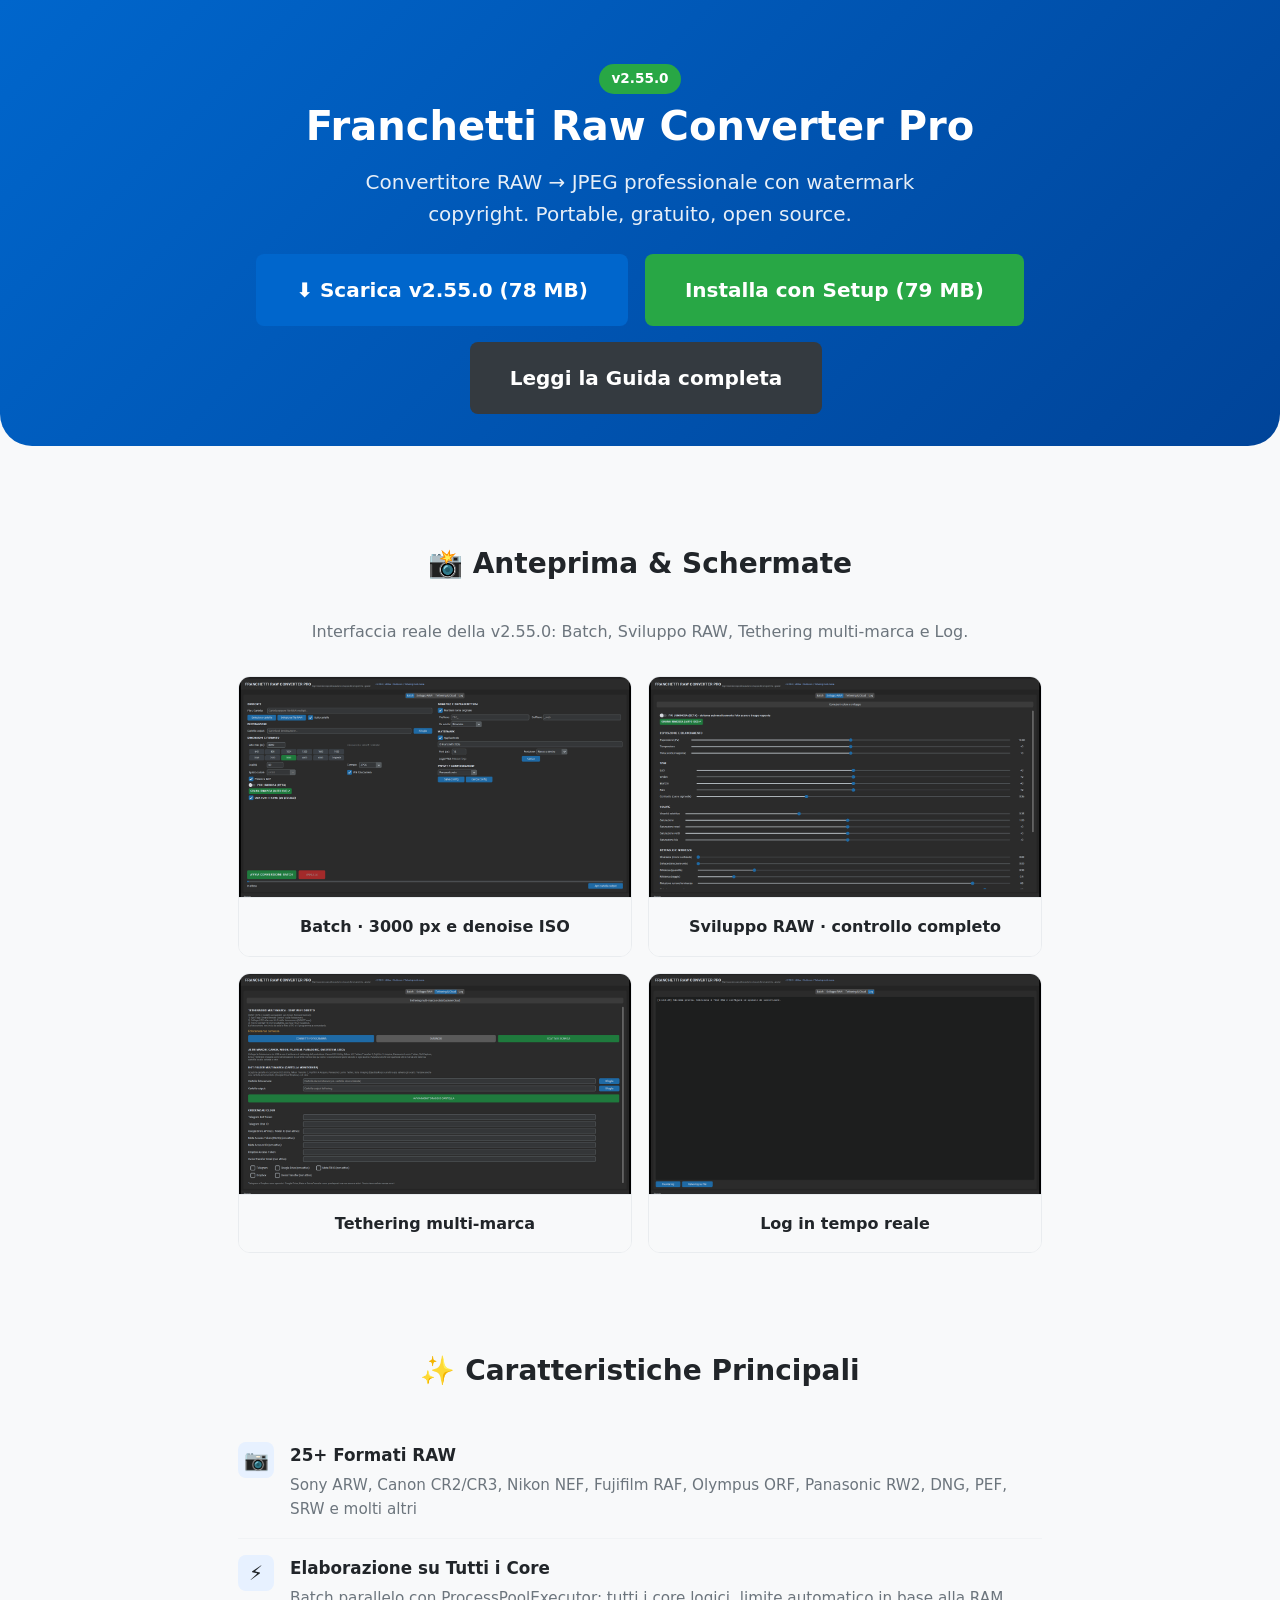
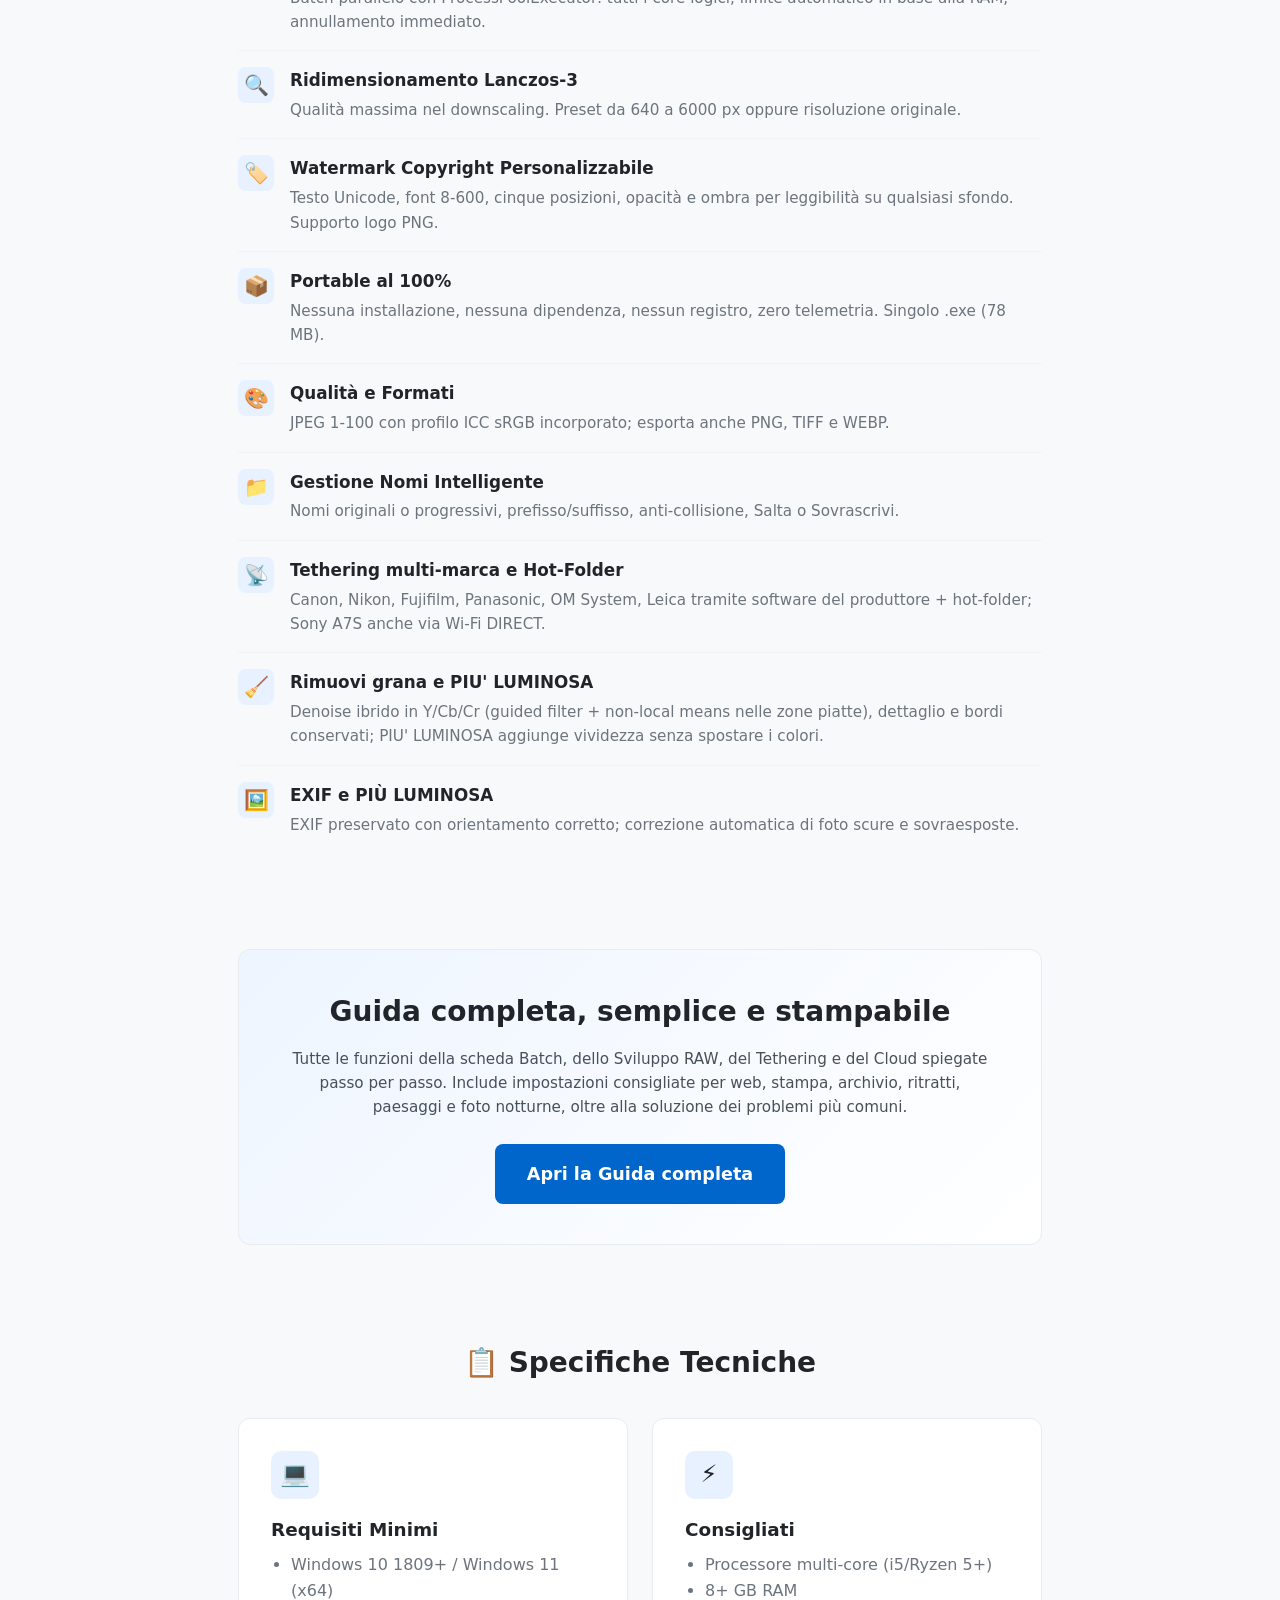
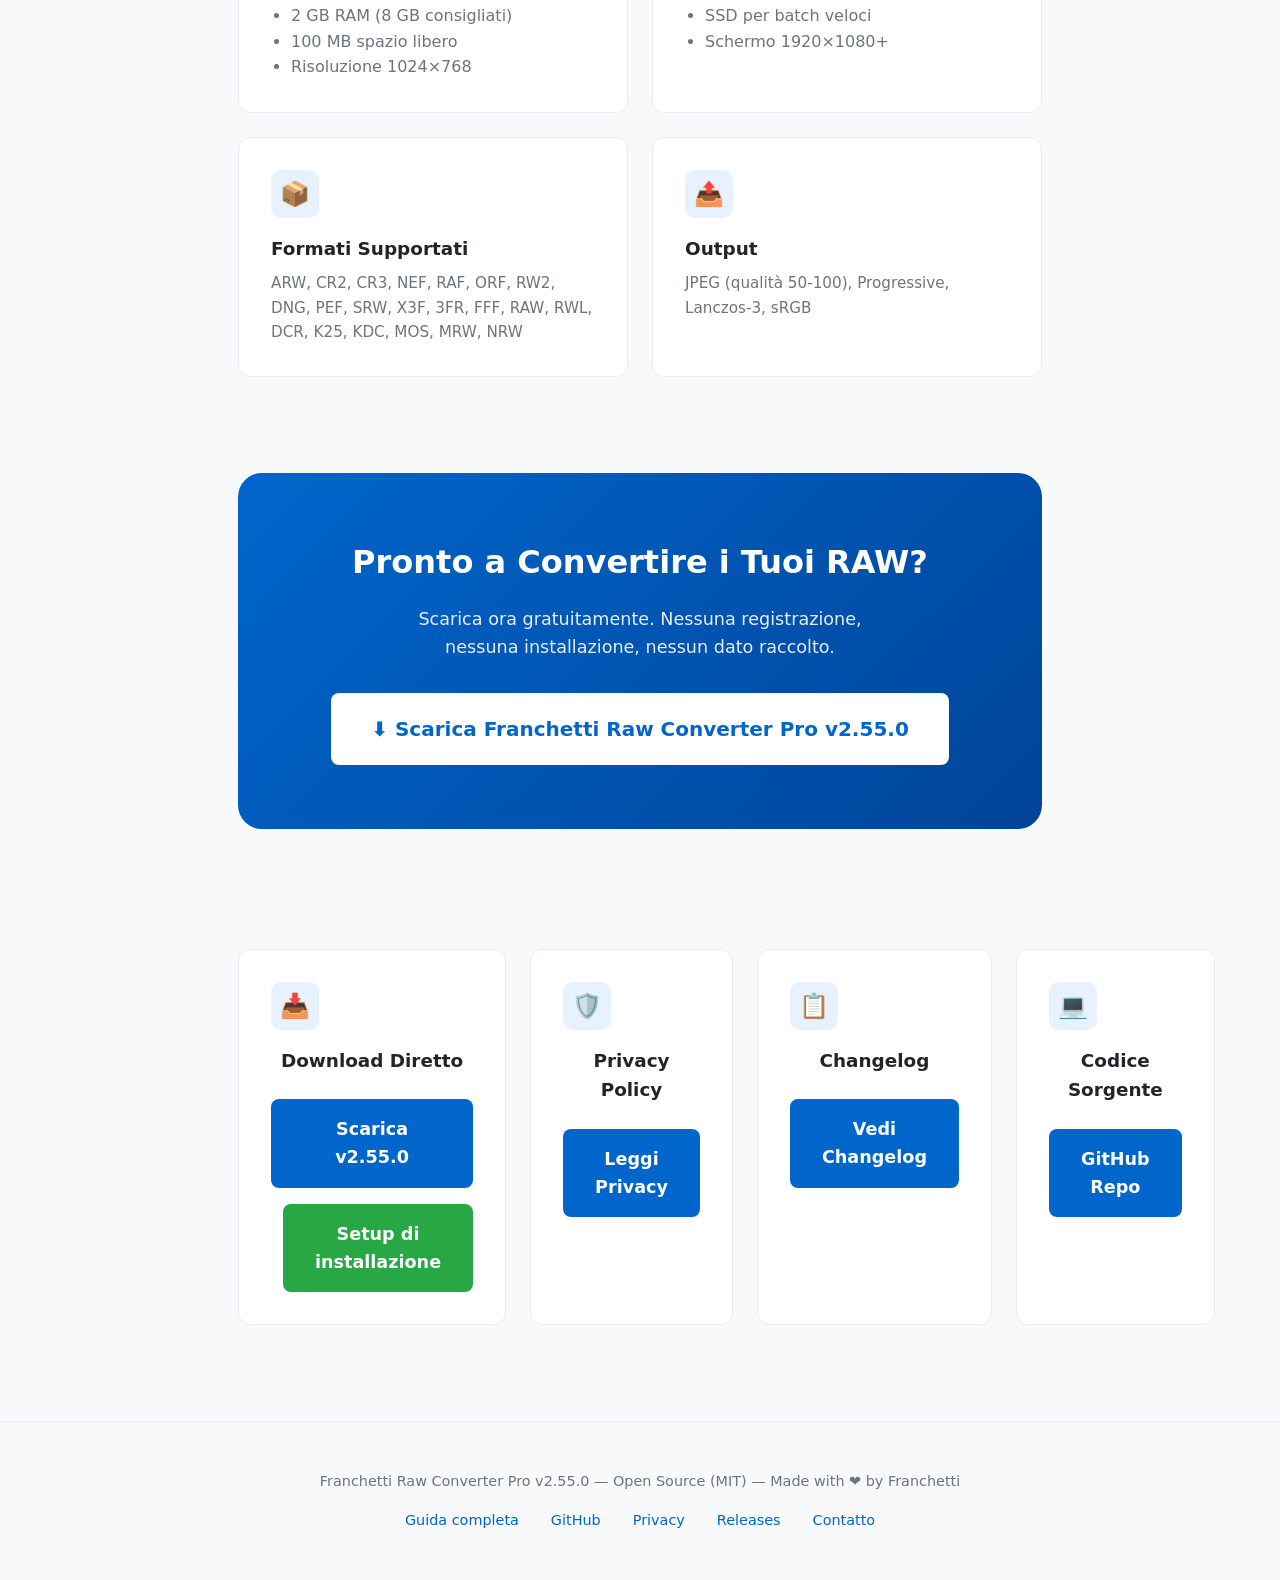
==== commit c12bc804: "Polish website with real v2.55.0 screenshots" ====
--- a/docs/index.html
+++ b/docs/index.html
@@ -14,7 +14,7 @@
 <link rel="preconnect" href="https://raw.githubusercontent.com">
 <style>
 :root{--primary:#0066cc;--primary-hover:#0055aa;--success:#28a745;--bg:#f8f9fa;--card:#fff;--text:#212529;--muted:#6c757d;--border:#dee2e6}
-*{box-sizing:border-box;margin:0;padding:0}html{scroll-behavior:smooth}body{font-family:system-ui,-apple-system,Segoe UI,Roboto,sans-serif;margin:0;padding:0;background:#f8f9fa;color:#212529;line-height:1.6}.container{max-width:900px;margin:0 auto;padding:0 1.5rem}a{color:#0066cc;text-decoration:none}a:hover{text-decoration:underline}.btn{display:inline-flex;align-items:center;gap:.5rem;padding:1rem 2rem;background:#0066cc;color:#fff;text-decoration:none;border-radius:8px;font-size:1.1rem;font-weight:600;transition:background .2s,transform .1s;border:none;cursor:pointer}.btn:hover{background:#0055aa;transform:translateY(-1px)}.btn:active{transform:translateY(0)}.btn-lg{padding:1.25rem 2.5rem;font-size:1.25rem}.badge{display:inline-block;background:#28a745;color:#fff;padding:.25rem .75rem;border-radius:50px;font-size:.85rem;font-weight:600}.container{max-width:900px;margin:0 auto;padding:0 1.5rem}header{padding:4rem 1.5rem 2rem;text-align:center;background:linear-gradient(135deg,#0066cc 0%,#004499 100%);color:#fff;margin-bottom:3rem;border-radius:0 0 2rem 2rem}header h1{font-size:2.5rem;font-weight:700;margin-bottom:.5rem}header p{font-size:1.25rem;opacity:.9;max-width:600px;margin:0 auto}section{padding:3rem 1.5rem}.section-title{font-size:1.75rem;font-weight:700;margin-bottom:2rem;text-align:center;color:#212529}.grid{display:grid;gap:1.5rem;margin-top:1.5rem}@media(min-width:768px){.grid-2{grid-template-columns:repeat(2,1fr)}.grid-3{grid-template-columns:repeat(3,1fr)}}@media(min-width:1024px){.grid-4{grid-template-columns:repeat(4,1fr)}}.card{background:#fff;border:1px solid #e9ecef;border-radius:12px;padding:2rem;transition:box-shadow .2s,transform .2s}.card:hover{box-shadow:0 8px 24px rgba(0,0,0,.08);transform:translateY(-2px)}.card-icon{width:48px;height:48px;background:#e7f1ff;border-radius:10px;display:flex;align-items:center;justify-content:center;margin-bottom:1rem;font-size:1.5rem}.card h3{font-size:1.15rem;margin-bottom:.5rem;color:#212529}.card p{color:#6c757d;font-size:.95rem}.screenshot-grid{display:grid;gap:1rem;grid-template-columns:1fr}@media(min-width:600px){.screenshot-grid{grid-template-columns:repeat(2,1fr)}}@media(min-width:900px){.screenshot-grid{grid-template-columns:repeat(3,1fr)}}@media(min-width:1200px){.screenshot-grid{grid-template-columns:repeat(4,1fr)}}.screenshot{background:#fff;border:1px solid #e9ecef;border-radius:12px;overflow:hidden;transition:transform .2s,box-shadow .2s}.screenshot:hover{transform:scale(1.02);box-shadow:0 8px 24px rgba(0,0,0,.1)}.screenshot img{width:100%;height:220px;object-fit:cover;display:block}.screenshot-caption{padding:1rem;text-align:center;font-weight:600;color:#212529;background:#f8f9fa;border-top:1px solid #e9ecef}.feature-list{list-style:none;padding:0}.feature-list li{display:flex;align-items:flex-start;gap:1rem;padding:1rem 0;border-bottom:1px solid #f1f3f5}.feature-list li:last-child{border-bottom:none}.feature-icon{width:36px;height:36px;background:#e7f1ff;border-radius:8px;display:flex;align-items:center;justify-content:center;font-size:1.25rem;flex-shrink:0}.feature-text h4{margin:0 0 .25rem;font-size:1.05rem}.feature-text p{margin:0;color:#6c757d;font-size:.95rem}.download-section{background:linear-gradient(135deg,#0066cc 0%,#004499 100%);color:#fff;padding:4rem 1.5rem;border-radius:1.5rem;text-align:center;margin:3rem 1.5rem}footer{padding:3rem 1.5rem;text-align:center;color:#6c757d;font-size:.9rem;border-top:1px solid #e9ecef;margin-top:3rem}.link-list{display:flex;justify-content:center;gap:2rem;flex-wrap:wrap;margin-top:1rem}footer a{color:#0066cc}footer a:hover{text-decoration:underline}.download-btn{background:#fff;color:#0066cc}.download-btn:hover{background:#f8f9fa;color:#0055aa}@media(prefers-reduced-motion:reduce){*{animation:none!important;transition:none!important}}
+*{box-sizing:border-box;margin:0;padding:0}html{scroll-behavior:smooth}body{font-family:system-ui,-apple-system,Segoe UI,Roboto,sans-serif;margin:0;padding:0;background:#f8f9fa;color:#212529;line-height:1.6}.container{max-width:900px;margin:0 auto;padding:0 1.5rem}a{color:#0066cc;text-decoration:none}a:hover{text-decoration:underline}.btn{display:inline-flex;align-items:center;gap:.5rem;padding:1rem 2rem;background:#0066cc;color:#fff;text-decoration:none;border-radius:8px;font-size:1.1rem;font-weight:600;transition:background .2s,transform .1s;border:none;cursor:pointer}.btn:hover{background:#0055aa;transform:translateY(-1px)}.btn:active{transform:translateY(0)}.btn-lg{padding:1.25rem 2.5rem;font-size:1.25rem}.badge{display:inline-block;background:#28a745;color:#fff;padding:.25rem .75rem;border-radius:50px;font-size:.85rem;font-weight:600}.container{max-width:900px;margin:0 auto;padding:0 1.5rem}header{padding:4rem 1.5rem 2rem;text-align:center;background:linear-gradient(135deg,#0066cc 0%,#004499 100%);color:#fff;margin-bottom:3rem;border-radius:0 0 2rem 2rem}header h1{font-size:2.5rem;font-weight:700;margin-bottom:.5rem}header p{font-size:1.25rem;opacity:.9;max-width:600px;margin:0 auto}section{padding:3rem 1.5rem}.section-title{font-size:1.75rem;font-weight:700;margin-bottom:2rem;text-align:center;color:#212529}.grid{display:grid;gap:1.5rem;margin-top:1.5rem}@media(min-width:768px){.grid-2{grid-template-columns:repeat(2,1fr)}.grid-3{grid-template-columns:repeat(3,1fr)}}@media(min-width:1024px){.grid-4{grid-template-columns:repeat(4,1fr)}}.card{background:#fff;border:1px solid #e9ecef;border-radius:12px;padding:2rem;transition:box-shadow .2s,transform .2s}.card:hover{box-shadow:0 8px 24px rgba(0,0,0,.08);transform:translateY(-2px)}.card-icon{width:48px;height:48px;background:#e7f1ff;border-radius:10px;display:flex;align-items:center;justify-content:center;margin-bottom:1rem;font-size:1.5rem}.card h3{font-size:1.15rem;margin-bottom:.5rem;color:#212529}.card p{color:#6c757d;font-size:.95rem}.screenshot-grid{display:grid;gap:1rem;grid-template-columns:1fr}@media(min-width:600px){.screenshot-grid{grid-template-columns:repeat(2,1fr)}}.screenshot{background:#fff;border:1px solid #e9ecef;border-radius:12px;overflow:hidden;transition:transform .2s,box-shadow .2s}.screenshot:hover{transform:scale(1.02);box-shadow:0 8px 24px rgba(0,0,0,.1)}.screenshot img{width:100%;height:220px;object-fit:cover;display:block}.screenshot-caption{padding:1rem;text-align:center;font-weight:600;color:#212529;background:#f8f9fa;border-top:1px solid #e9ecef}.feature-list{list-style:none;padding:0}.feature-list li{display:flex;align-items:flex-start;gap:1rem;padding:1rem 0;border-bottom:1px solid #f1f3f5}.feature-list li:last-child{border-bottom:none}.feature-icon{width:36px;height:36px;background:#e7f1ff;border-radius:8px;display:flex;align-items:center;justify-content:center;font-size:1.25rem;flex-shrink:0}.feature-text h4{margin:0 0 .25rem;font-size:1.05rem}.feature-text p{margin:0;color:#6c757d;font-size:.95rem}.download-section{background:linear-gradient(135deg,#0066cc 0%,#004499 100%);color:#fff;padding:4rem 1.5rem;border-radius:1.5rem;text-align:center;margin:3rem 1.5rem}footer{padding:3rem 1.5rem;text-align:center;color:#6c757d;font-size:.9rem;border-top:1px solid #e9ecef;margin-top:3rem}.link-list{display:flex;justify-content:center;gap:2rem;flex-wrap:wrap;margin-top:1rem}footer a{color:#0066cc}footer a:hover{text-decoration:underline}.download-btn{background:#fff;color:#0066cc}.download-btn:hover{background:#f8f9fa;color:#0055aa}@media(prefers-reduced-motion:reduce){*{animation:none!important;transition:none!important}}
 </style>
 </head>
 <body>
@@ -33,39 +33,33 @@
   <!-- SCREENSHOTS / GALLERY -->
   <section>
     <h2 class="section-title">📸 Anteprima & Schermate</h2>
-    <p style="text-align:center;color:#6c757d;margin-bottom:2rem;max-width:700px;margin-left:auto;margin-right:auto;">Aggiungi i tuoi screenshot qui sotto. Sostituisci le immagini placeholder con i tuoi screenshot reali (1200x675px consigliato).</p>
+    <p style="text-align:center;color:#6c757d;margin-bottom:2rem;max-width:700px;margin-left:auto;margin-right:auto;">Interfaccia reale della v2.55.0: Batch, Sviluppo RAW, Tethering multi-marca e Log.</p>
     
     <div class="screenshot-grid" id="screenshotGrid">
-      <!-- SCREENSHOT 1 - MAIN WINDOW -->
       <div class="screenshot">
-        <img src="https://via.placeholder.com/1200x675/0066cc/ffffff?text=Finestra+Principale" alt="Finestra principale" loading="lazy">
-        <div class="screenshot-caption">Finestra Principale</div>
+        <img src="screenshots/batch.png" alt="Scheda Batch con profilo 3000 px e denoise ISO attivo" loading="lazy">
+        <div class="screenshot-caption">Batch · 3000 px e denoise ISO</div>
       </div>
-      <!-- SCREENSHOT 2 - OPTIONS -->
       <div class="screenshot">
-        <img src="https://via.placeholder.com/1200x675/28a745/ffffff?text=Opzioni+Conversione" alt="Opzioni di conversione" loading="lazy">
-        <div class="screenshot-caption">Opzioni di Conversione</div>
+        <img src="screenshots/sviluppo.png" alt="Scheda Sviluppo RAW con controlli di tono, colore e dettaglio" loading="lazy">
+        <div class="screenshot-caption">Sviluppo RAW · controllo completo</div>
       </div>
-      <!-- SCREENSHOT 3 - WATERMARK -->
       <div class="screenshot">
-        <img src="https://via.placeholder.com/1200x675/fd7e14/ffffff?text=Watermark+Copyright" alt="Watermark copyright" loading="lazy">
-        <div class="screenshot-caption">Watermark Copyright Personalizzabile</div>
+        <img src="screenshots/tethering.png" alt="Scheda Tethering multi-marca con Canon, Nikon, Fujifilm, Panasonic, OM System e Leica" loading="lazy">
+        <div class="screenshot-caption">Tethering multi-marca</div>
       </div>
-      <!-- SCREENSHOT 4 - BATCH -->
       <div class="screenshot">
-        <img src="https://via.placeholder.com/1200x675/6f42c1/ffffff?text=Batch+Processing" alt="Batch processing" loading="lazy">
-        <div class="screenshot-caption">Elaborazione Batch</div>
+        <img src="screenshots/log.png" alt="Scheda Log con messaggi di conversione in tempo reale" loading="lazy">
+        <div class="screenshot-caption">Log in tempo reale</div>
       </div>
-      <!-- AGGIUNGI PIÙ SCREENSHOT QUI - COPIA IL BLOCCO SOPRA E MODIFICA src/alt -->
     </div>
-    <p style="text-align:center;margin-top:1.5rem;color:#6c757d;font-size:.9rem">💡 <strong>Per aggiungere i tuoi screenshot:</strong> Sostituisci <code>src="https://via.placeholder.com/..."</code> con <code>src="screenshot1.png"</code> e metti i tuoi file in <code>docs/screenshots/</code></p>
   </section>
 
   <!-- FEATURES -->
   <section>
     <h2 class="section-title">✨ Caratteristiche Principali</h2>
     <ul class="feature-list">
-      <li><span class="feature-icon">📷</span><div class="feature-text"><h4>25+ Formati RAW</h4><p>Sony ARW, Canon CR2/CR3, Nikon NEF, Fujifilm RAF, Olympus ORF, Panasonic RW2, DNG, PEF, SRW e molti altri</div></li>
+      <li><span class="feature-icon">📷</span><div class="feature-text"><h4>25+ Formati RAW</h4><p>Sony ARW, Canon CR2/CR3, Nikon NEF, Fujifilm RAF, Olympus ORF, Panasonic RW2, DNG, PEF, SRW e molti altri</p></div></li>
       <li><span class="feature-icon">⚡</span><div class="feature-text"><h4>Elaborazione su Tutti i Core</h4><p>Batch parallelo con ProcessPoolExecutor: tutti i core logici, limite automatico in base alla RAM, annullamento immediato.</p></div></li>
       <li><span class="feature-icon">🔍</span><div class="feature-text"><h4>Ridimensionamento Lanczos-3</h4><p>Qualità massima nel downscaling. Preset da 640 a 6000 px oppure risoluzione originale.</p></div></li>
       <li><span class="feature-icon">🏷️</span><div class="feature-text"><h4>Watermark Copyright Personalizzabile</h4><p>Testo Unicode, font 8-600, cinque posizioni, opacità e ombra per leggibilità su qualsiasi sfondo. Supporto logo PNG.</p></div></li>
@@ -73,7 +67,7 @@
       <li><span class="feature-icon">🎨</span><div class="feature-text"><h4>Qualità e Formati</h4><p>JPEG 1-100 con profilo ICC sRGB incorporato; esporta anche PNG, TIFF e WEBP.</p></div></li>
       <li><span class="feature-icon">📁</span><div class="feature-text"><h4>Gestione Nomi Intelligente</h4><p>Nomi originali o progressivi, prefisso/suffisso, anti-collisione, Salta o Sovrascrivi.</p></div></li>
       <li><span class="feature-icon">📡</span><div class="feature-text"><h4>Tethering multi-marca e Hot-Folder</h4><p>Canon, Nikon, Fujifilm, Panasonic, OM System, Leica tramite software del produttore + hot-folder; Sony A7S anche via Wi-Fi DIRECT.</p></div></li>
-      <li><span class="feature-icon">??</span><div class="feature-text"><h4>Rimuovi grana e PIU' LUMINOSA</h4><p>Denoise ibrido in Y/Cb/Cr (guided filter + non-local means nelle zone piatte), dettaglio e bordi conservati; PIU' LUMINOSA aggiunge vividezza senza spostare i colori.</p></div></li>
+      <li><span class="feature-icon">🧹</span><div class="feature-text"><h4>Rimuovi grana e PIU' LUMINOSA</h4><p>Denoise ibrido in Y/Cb/Cr (guided filter + non-local means nelle zone piatte), dettaglio e bordi conservati; PIU' LUMINOSA aggiunge vividezza senza spostare i colori.</p></div></li>
       <li><span class="feature-icon">🖼️</span><div class="feature-text"><h4>EXIF e PIÙ LUMINOSA</h4><p>EXIF preservato con orientamento corretto; correzione automatica di foto scure e sovraesposte.</p></div></li>
     </ul>
   </section>
@@ -93,7 +87,7 @@
     <div class="grid grid-2">
       <div class="card">
         <div class="card-icon">💻</div>
-        <h3>Requisiti Minimi</div>
+        <h3>Requisiti Minimi</h3>
         <ul style="margin:0;padding-left:1.25rem;color:#6c757d">
           <li>Windows 10 1809+ / Windows 11 (x64)</li>
           <li>2 GB RAM (8 GB consigliati)</li>
@@ -103,7 +97,7 @@
       </div>
       <div class="card">
         <div class="card-icon">⚡</div>
-        <h3>Consigliati</div>
+        <h3>Consigliati</h3>
         <ul style="margin:0;padding-left:1.25rem;color:#6c757d">
           <li>Processore multi-core (i5/Ryzen 5+)</li>
           <li>8+ GB RAM</li>
@@ -113,12 +107,12 @@
       </div>
       <div class="card">
         <div class="card-icon">📦</div>
-        <h3>Formati Supportati</div>
+        <h3>Formati Supportati</h3>
         <p style="color:#6c757d;margin:0;font-size:.95rem">ARW, CR2, CR3, NEF, RAF, ORF, RW2, DNG, PEF, SRW, X3F, 3FR, FFF, RAW, RWL, DCR, K25, KDC, MOS, MRW, NRW</p>
       </div>
       <div class="card">
         <div class="card-icon">📤</div>
-        <h3>Output</div>
+        <h3>Output</h3>
         <p style="color:#6c757d;margin:0;font-size:.95rem">JPEG (qualità 50-100), Progressive, Lanczos-3, sRGB</p>
       </div>
     </div>
@@ -158,18 +152,6 @@
     </div>
   </section>
 
-  <!-- COME AGGIUNGERE IMMAGINI -->
-  <section style="background:#fff3cd;border:1px solid #ffc107;border-radius:12px;padding:2rem;margin:2rem 1.5rem;">
-    <h3 style="margin:0 0 1rem;color:#856404">📸 Come Aggiungere le Tue Foto/Screenshot</h3>
-    <ol style="margin:0;padding-left:1.5rem;color:#664d00">
-      <li>Crea cartella <code>docs/screenshots/</code> nel repo</li>
-      <li>Carica i tuoi screenshot (1200×675px, PNG/JPG, <500KB cadauno)</li>
-      <li>In <code>docs/index.html</code>, sostituisci <code>src="https://via.placeholder.com/..."</code> con <code>src="screenshots/tua-foto.png"</code></li>
-      <li>Modifica <code>alt</code> e <code>screenshot-caption</code> con le tue descrizioni</li>
-      <li>Commit & Push → Il sito si aggiorna automaticamente in 1-2 min</li>
-    </ol>
-    <p style="margin:1rem 0 0;color:#664d00"><strong>Formato consigliato:</strong> 1200×675px (16:9), PNG per UI, JPG per foto, <500KB per performance.</p>
-  </section>
 </div>
 
 <footer>
@@ -182,6 +164,7 @@
       <a href="https://github.com/FranchettiBiagio/raw-converter-pro/releases">Releases</a>
       <a href="mailto:privacy@franchetti.dev">Contatto</a>
     </div>
-  </footer>
+  </div>
+</footer>
 </body>
 </html>
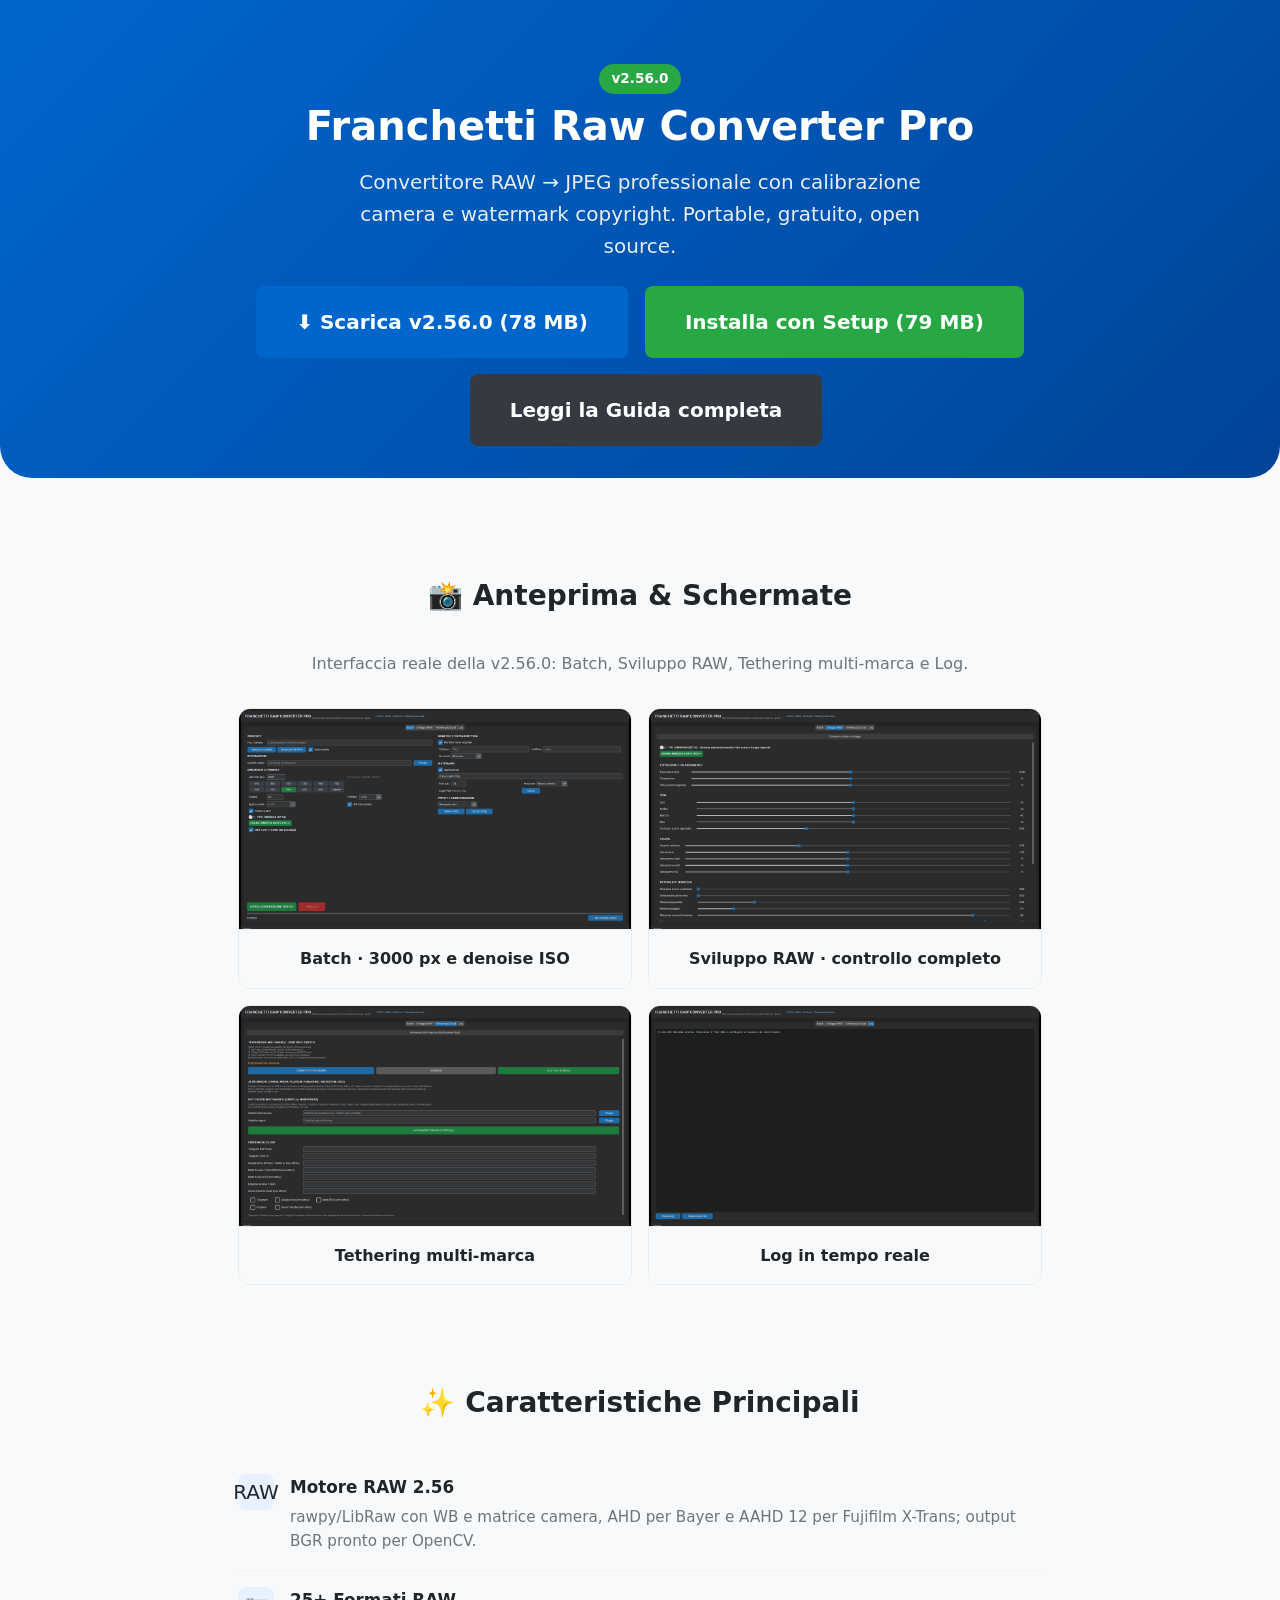
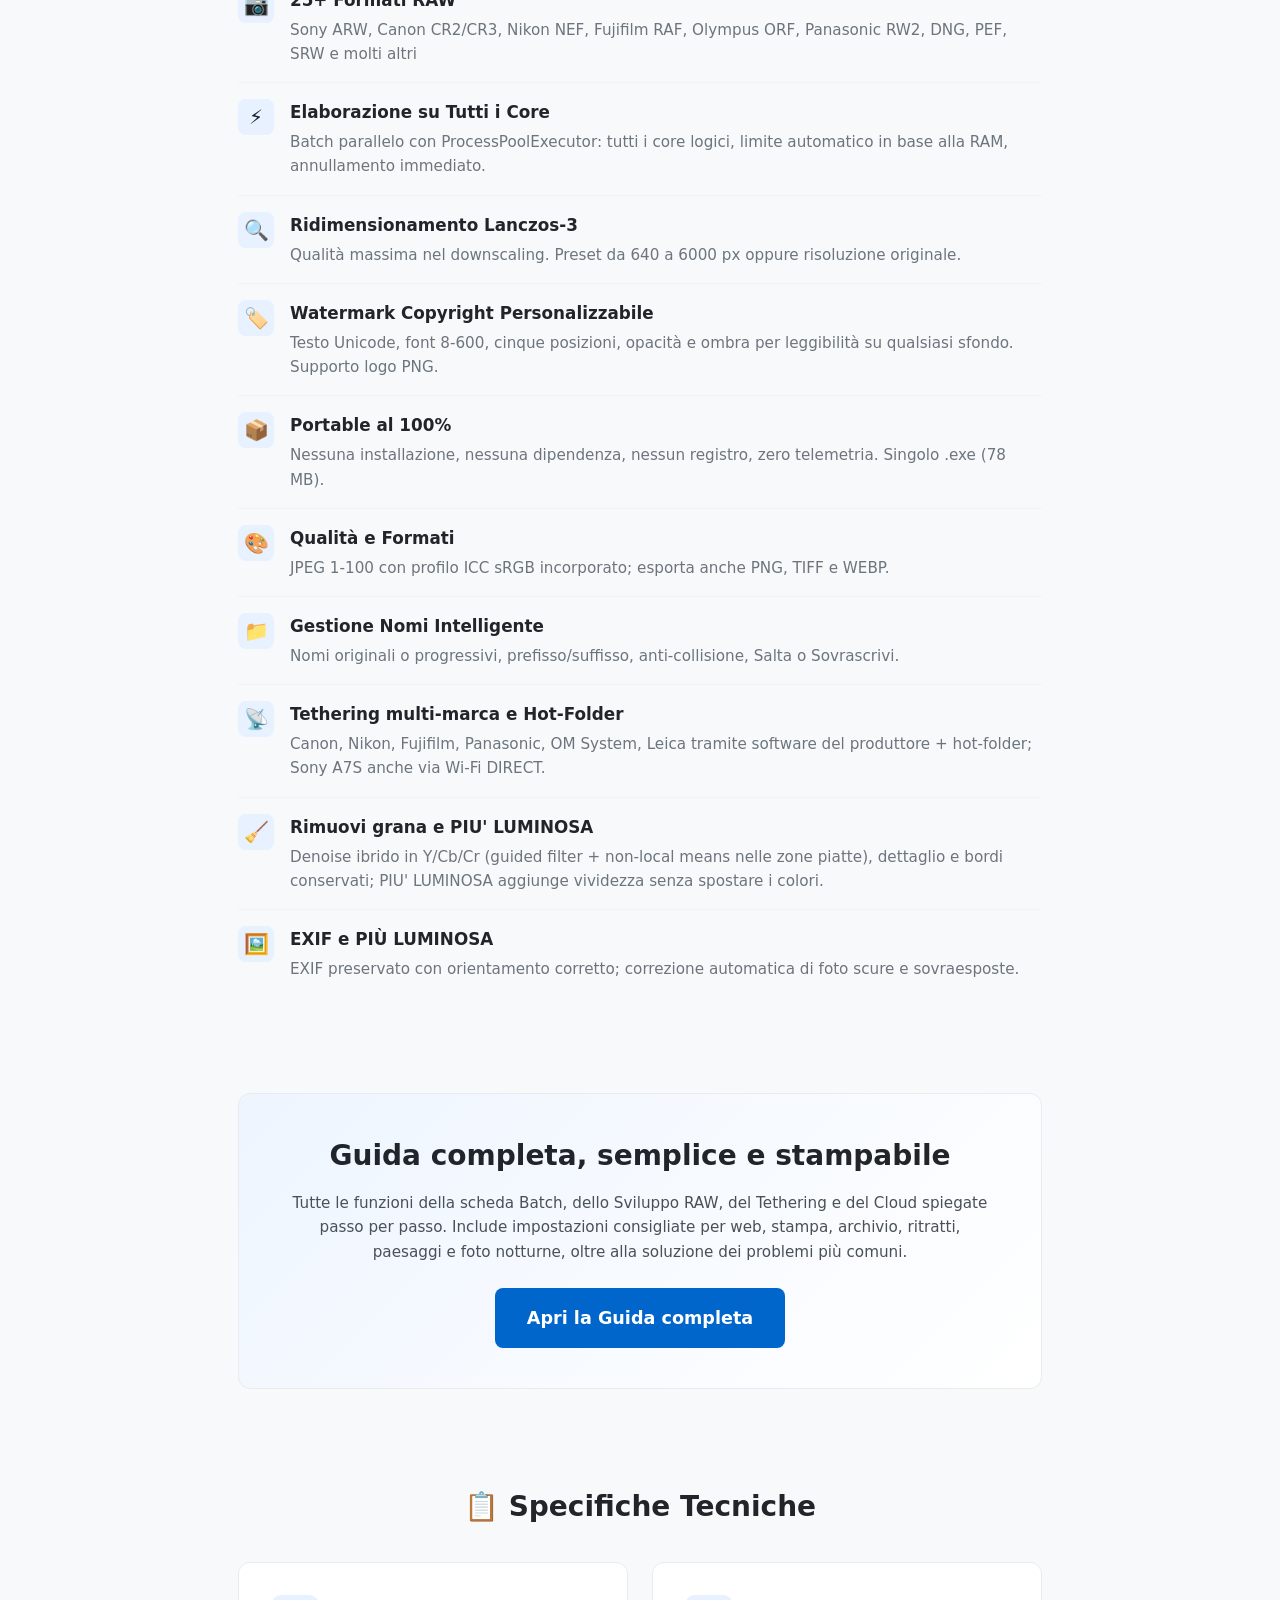
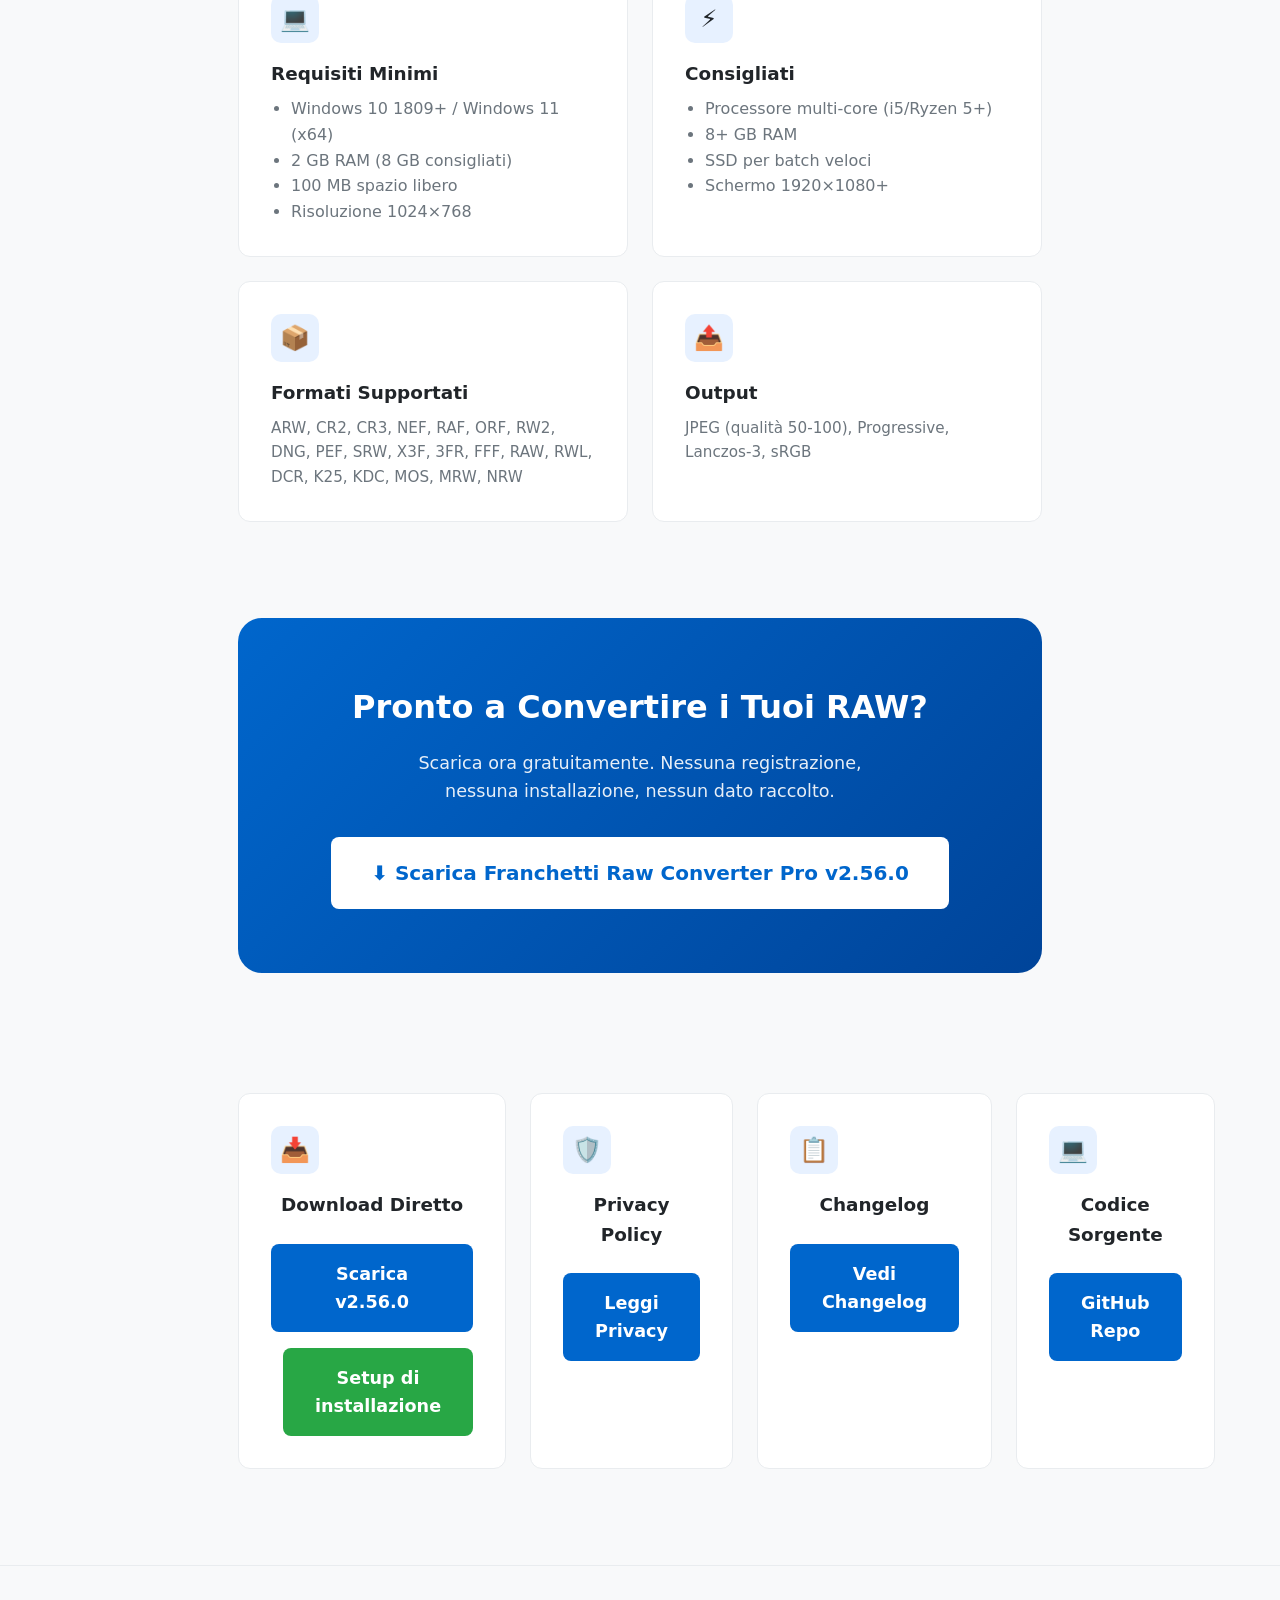
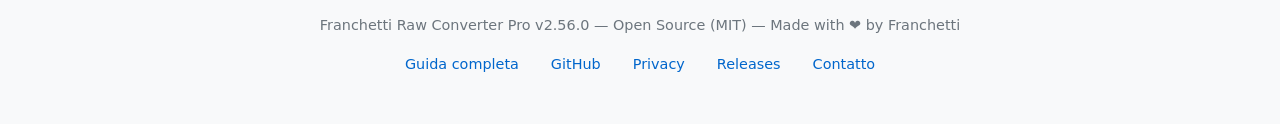
==== commit 3c1d11a6: "Release v2.56.0: rawpy/LibRaw camera bridge and installers" ====
--- a/docs/index.html
+++ b/docs/index.html
@@ -3,13 +3,23 @@
 <head>
 <meta charset="UTF-8">
 <meta name="viewport" content="width=device-width, initial-scale=1">
-<title>Franchetti Raw Converter Pro - Convertitore RAW Professionale</title>
-<meta name="description" content="Convertitore RAW → JPEG professionale con watermark copyright. Supporta 25+ formati RAW, batch processing, ridimensionamento Lanczos, portable, gratuito.">
+<title>Franchetti Raw Converter Pro v2.56.0 - Convertitore RAW Professionale</title>
+<meta name="description" content="Convertitore RAW con calibrazione camera, AHD/AAHD, denoise ibrido, tethering multi-marca e JPEG leggeri. Windows 10/11, portable e open source.">
 <meta name="theme-color" content="#0066cc">
-<meta property="og:title" content="Franchetti Raw Converter Pro">
-<meta property="og:description" content="Convertitore RAW → JPEG professionale con watermark copyright. Portable, gratuito, open source.">
+<meta property="og:site_name" content="Franchetti Raw Converter Pro">
+<meta property="og:title" content="Franchetti Raw Converter Pro v2.56.0">
+<meta property="og:description" content="Calibrazione camera, AHD/AAHD, denoise ibrido, tethering multi-marca e JPEG leggeri. Windows 10/11, portable e open source.">
 <meta property="og:type" content="website">
-<meta property="og:image" content="https://raw.githubusercontent.com/FranchettiBiagio/raw-converter-pro/main/docs/og-image.png">
+<meta property="og:url" content="https://franchettibiagio.github.io/raw-converter-pro/">
+<meta property="og:image" content="https://franchettibiagio.github.io/raw-converter-pro/screenshots/og-image.png">
+<meta property="og:image:width" content="1200">
+<meta property="og:image:height" content="630">
+<meta property="og:image:alt" content="Franchetti Raw Converter Pro v2.56.0 con schermata Batch">
+<meta name="twitter:card" content="summary_large_image">
+<meta name="twitter:title" content="Franchetti Raw Converter Pro v2.56.0">
+<meta name="twitter:description" content="Calibrazione camera, AHD/AAHD, denoise ibrido e JPEG leggeri.">
+<meta name="twitter:image" content="https://franchettibiagio.github.io/raw-converter-pro/screenshots/og-image.png">
+<meta name="twitter:image:alt" content="Franchetti Raw Converter Pro v2.56.0 con schermata Batch">
 <link rel="preconnect" href="https://github.com">
 <link rel="preconnect" href="https://raw.githubusercontent.com">
 <style>
@@ -20,11 +30,11 @@
 <body>
 <header>
   <div class="container">
-    <span class="badge">v2.55.0</span>
+    <span class="badge">v2.56.0</span>
     <h1>Franchetti Raw Converter Pro</h1>
-    <p>Convertitore RAW → JPEG professionale con watermark copyright. Portable, gratuito, open source.</p>
-    <a href="https://github.com/FranchettiBiagio/raw-converter-pro/releases/latest/download/FranchettiRawConverterPro.exe" class="btn btn-lg" style="margin-top:1.5rem;">⬇ Scarica v2.55.0 (78 MB)</a>
- <a href="https://github.com/FranchettiBiagio/raw-converter-pro/releases/latest/download/Franchetti_Raw_Converter_Setup_v2.55.0.exe" class="btn btn-lg" style="margin-top:1.5rem;margin-left:.75rem;background:#28a745;">Installa con Setup (79 MB)</a>
+    <p>Convertitore RAW → JPEG professionale con calibrazione camera e watermark copyright. Portable, gratuito, open source.</p>
+    <a href="https://github.com/FranchettiBiagio/raw-converter-pro/releases/latest/download/FranchettiRawConverterPro.exe" class="btn btn-lg" style="margin-top:1.5rem;">⬇ Scarica v2.56.0 (78 MB)</a>
+ <a href="https://github.com/FranchettiBiagio/raw-converter-pro/releases/latest/download/Franchetti_Raw_Converter_Setup_v2.56.0.exe" class="btn btn-lg" style="margin-top:1.5rem;margin-left:.75rem;background:#28a745;">Installa con Setup (79 MB)</a>
  <a href="guida.html" class="btn btn-lg" style="margin-top:1rem;margin-left:.75rem;background:#343a40;">Leggi la Guida completa</a>
   </div>
 </header>
@@ -33,7 +43,7 @@
   <!-- SCREENSHOTS / GALLERY -->
   <section>
     <h2 class="section-title">📸 Anteprima & Schermate</h2>
-    <p style="text-align:center;color:#6c757d;margin-bottom:2rem;max-width:700px;margin-left:auto;margin-right:auto;">Interfaccia reale della v2.55.0: Batch, Sviluppo RAW, Tethering multi-marca e Log.</p>
+    <p style="text-align:center;color:#6c757d;margin-bottom:2rem;max-width:700px;margin-left:auto;margin-right:auto;">Interfaccia reale della v2.56.0: Batch, Sviluppo RAW, Tethering multi-marca e Log.</p>
     
     <div class="screenshot-grid" id="screenshotGrid">
       <div class="screenshot">
@@ -59,6 +69,7 @@
   <section>
     <h2 class="section-title">✨ Caratteristiche Principali</h2>
     <ul class="feature-list">
+      <li><span class="feature-icon">RAW</span><div class="feature-text"><h4>Motore RAW 2.56</h4><p>rawpy/LibRaw con WB e matrice camera, AHD per Bayer e AAHD 12 per Fujifilm X-Trans; output BGR pronto per OpenCV.</p></div></li>
       <li><span class="feature-icon">📷</span><div class="feature-text"><h4>25+ Formati RAW</h4><p>Sony ARW, Canon CR2/CR3, Nikon NEF, Fujifilm RAF, Olympus ORF, Panasonic RW2, DNG, PEF, SRW e molti altri</p></div></li>
       <li><span class="feature-icon">⚡</span><div class="feature-text"><h4>Elaborazione su Tutti i Core</h4><p>Batch parallelo con ProcessPoolExecutor: tutti i core logici, limite automatico in base alla RAM, annullamento immediato.</p></div></li>
       <li><span class="feature-icon">🔍</span><div class="feature-text"><h4>Ridimensionamento Lanczos-3</h4><p>Qualità massima nel downscaling. Preset da 640 a 6000 px oppure risoluzione originale.</p></div></li>
@@ -122,7 +133,7 @@
   <section class="download-section">
     <h2 style="font-size:2rem;margin-bottom:1rem;">Pronto a Convertire i Tuoi RAW?</h2>
     <p style="font-size:1.1rem;opacity:.9;margin-bottom:2rem;max-width:500px;margin-left:auto;margin-right:auto">Scarica ora gratuitamente. Nessuna registrazione, nessuna installazione, nessun dato raccolto.</p>
-    <a href="https://github.com/FranchettiBiagio/raw-converter-pro/releases/latest/download/FranchettiRawConverterPro.exe" class="btn download-btn btn-lg">⬇ Scarica Franchetti Raw Converter Pro v2.55.0</a>
+    <a href="https://github.com/FranchettiBiagio/raw-converter-pro/releases/latest/download/FranchettiRawConverterPro.exe" class="btn download-btn btn-lg">⬇ Scarica Franchetti Raw Converter Pro v2.56.0</a>
   </section>
 
   <!-- LINKS -->
@@ -131,8 +142,8 @@
       <div class="card" style="text-align:center">
         <div class="card-icon">📥</div>
         <h3>Download Diretto</h3>
-        <a href="https://github.com/FranchettiBiagio/raw-converter-pro/releases/latest/download/FranchettiRawConverterPro.exe" class="btn" style="margin-top:1rem">Scarica v2.55.0</a>
- <a href="https://github.com/FranchettiBiagio/raw-converter-pro/releases/latest/download/Franchetti_Raw_Converter_Setup_v2.55.0.exe" class="btn" style="margin-top:1rem;margin-left:.75rem;background:#28a745;color:#fff">Setup di installazione</a>
+        <a href="https://github.com/FranchettiBiagio/raw-converter-pro/releases/latest/download/FranchettiRawConverterPro.exe" class="btn" style="margin-top:1rem">Scarica v2.56.0</a>
+ <a href="https://github.com/FranchettiBiagio/raw-converter-pro/releases/latest/download/Franchetti_Raw_Converter_Setup_v2.56.0.exe" class="btn" style="margin-top:1rem;margin-left:.75rem;background:#28a745;color:#fff">Setup di installazione</a>
       </div>
       <div class="card" style="text-align:center">
         <div class="card-icon">🛡️</div>
@@ -156,7 +167,7 @@
 
 <footer>
   <div class="container">
-    <p>Franchetti Raw Converter Pro v2.55.0 — Open Source (MIT) — Made with ❤️ by Franchetti</p>
+    <p>Franchetti Raw Converter Pro v2.56.0 — Open Source (MIT) — Made with ❤️ by Franchetti</p>
     <div class="link-list">
       <a href="guida.html">Guida completa</a>
       <a href="https://github.com/FranchettiBiagio/raw-converter-pro">GitHub</a>
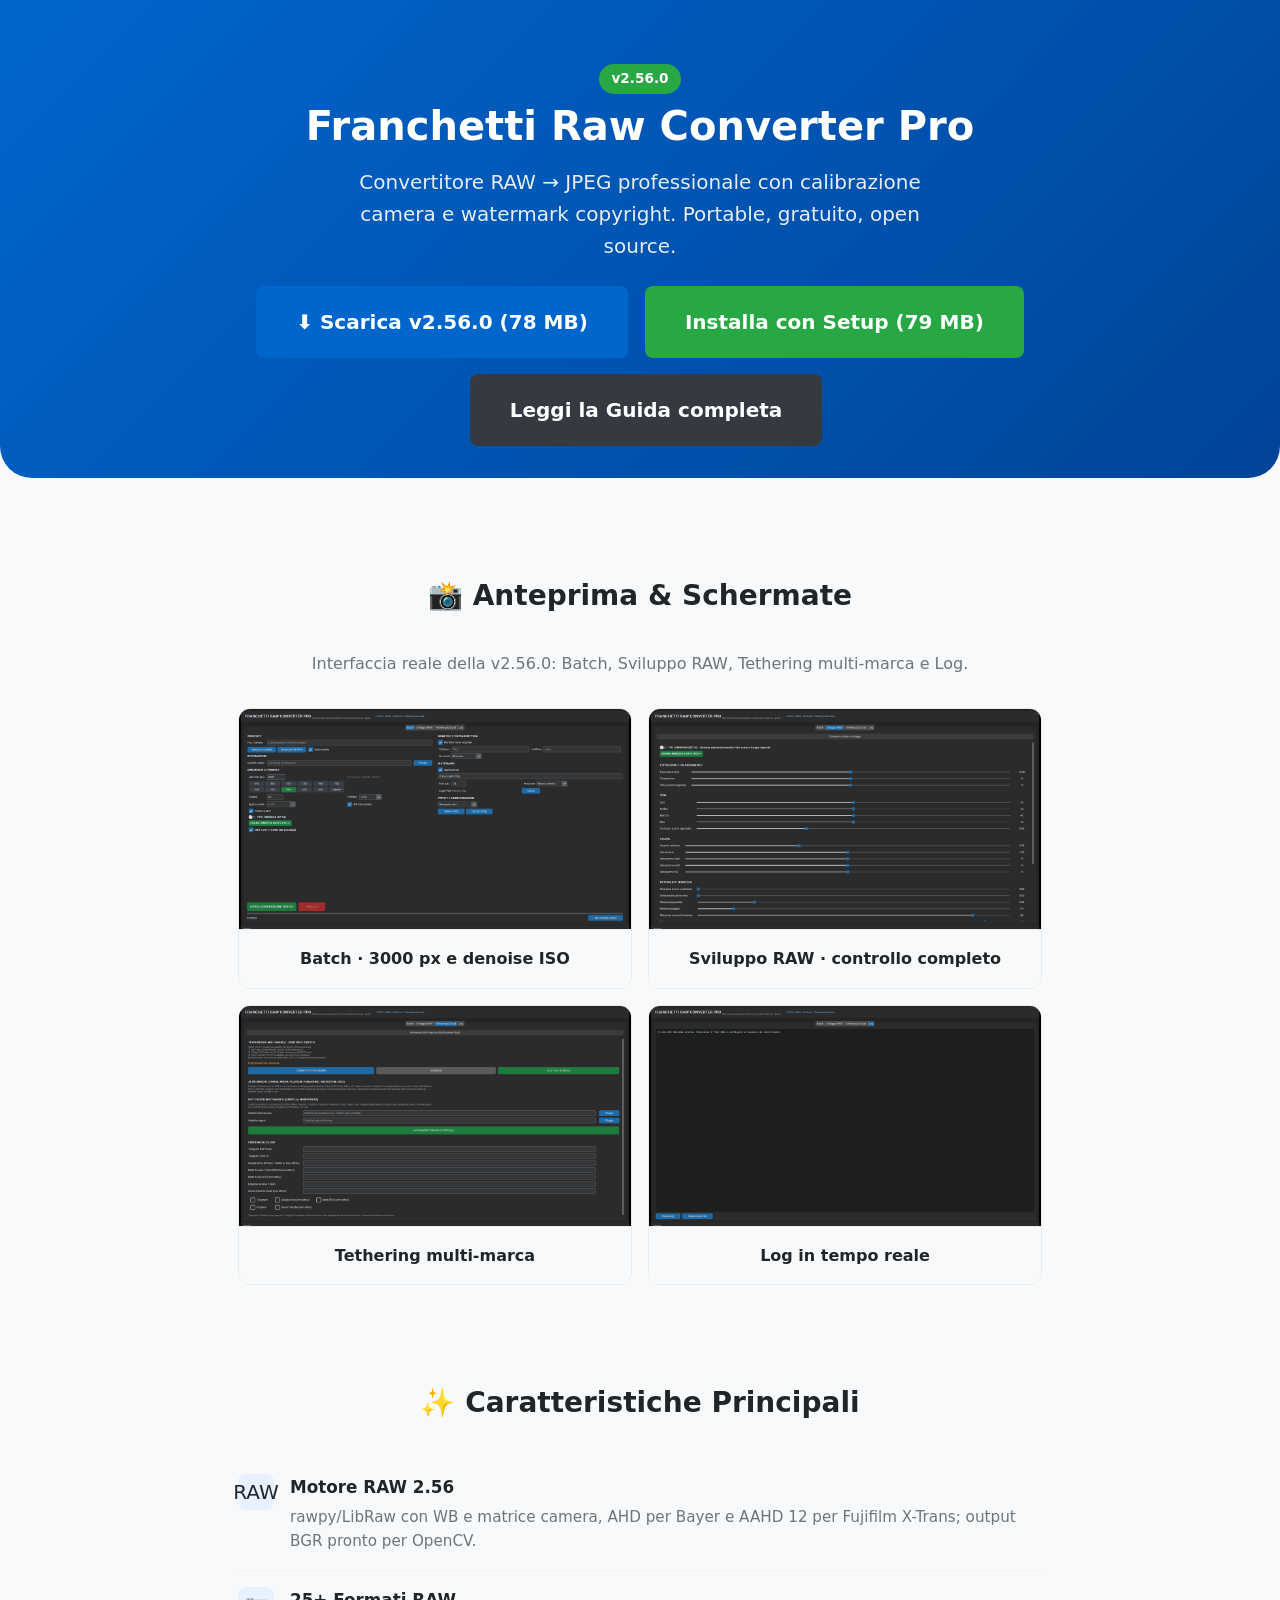
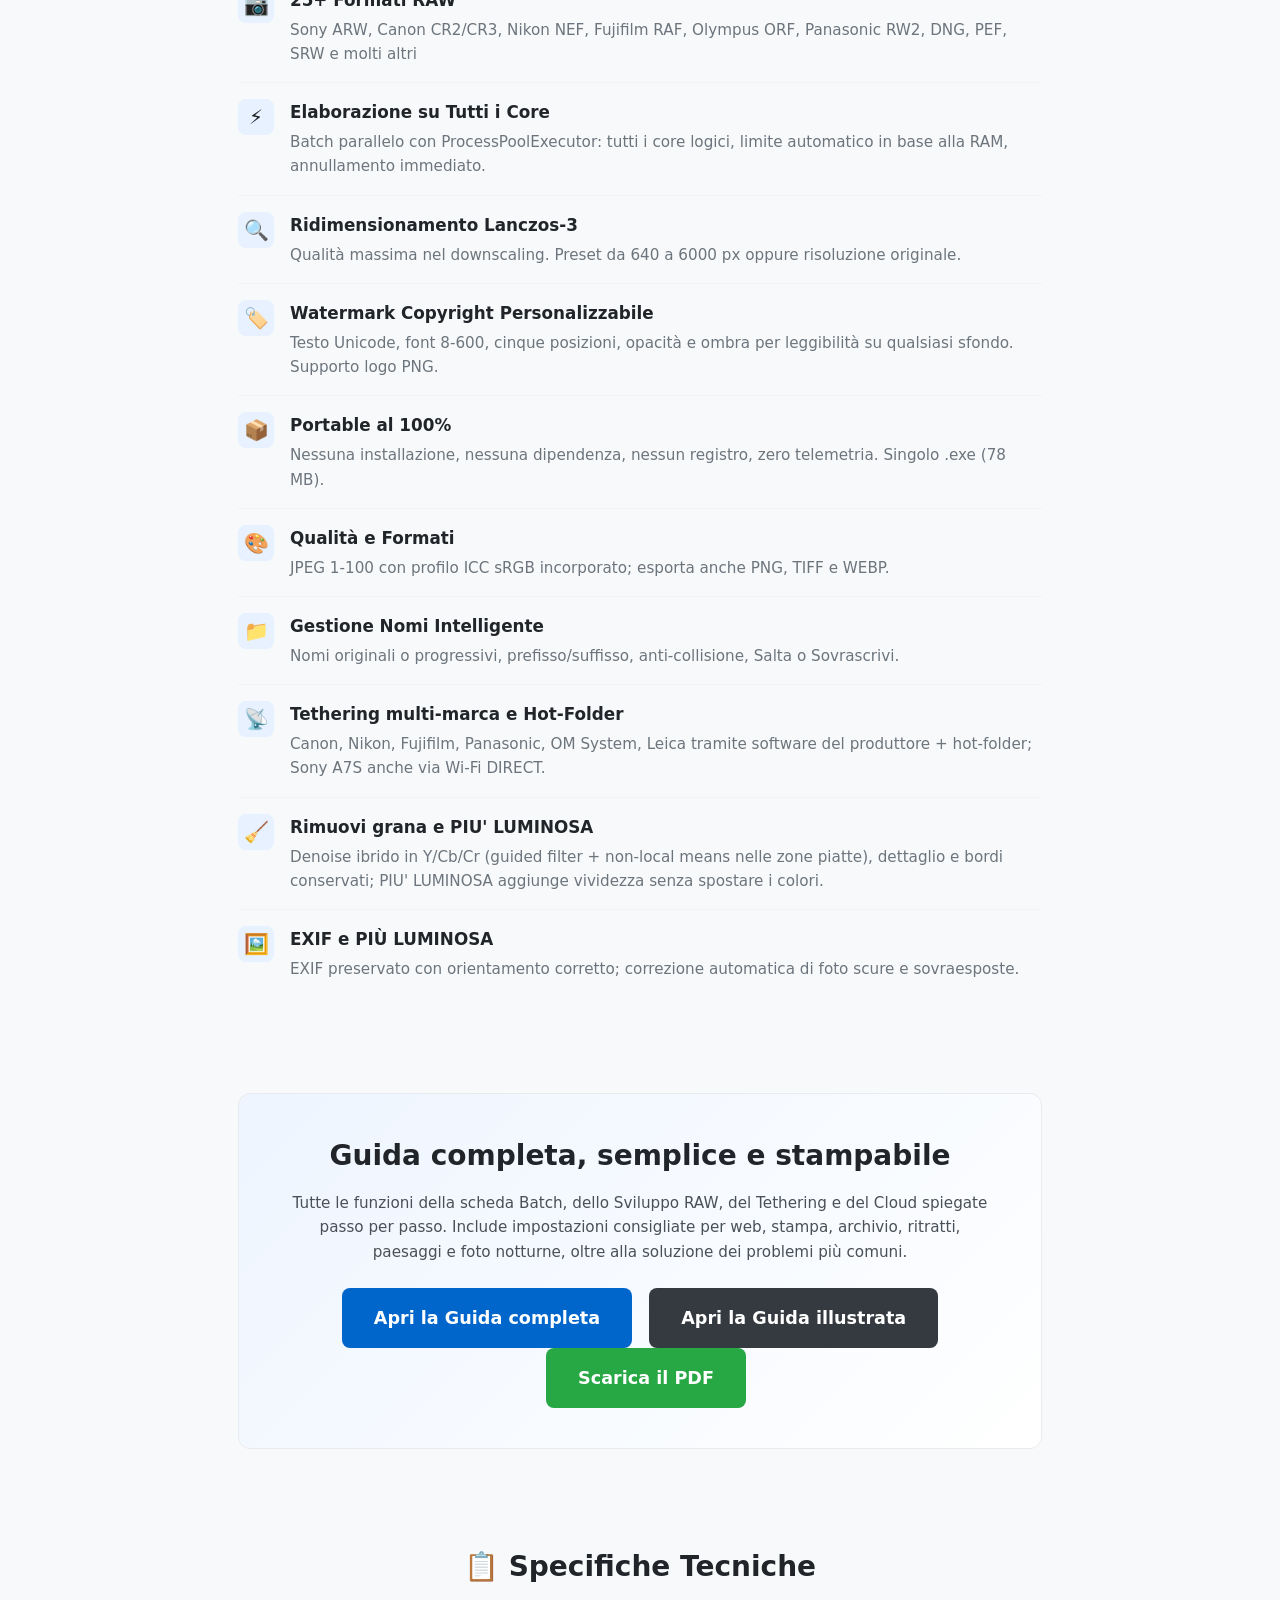
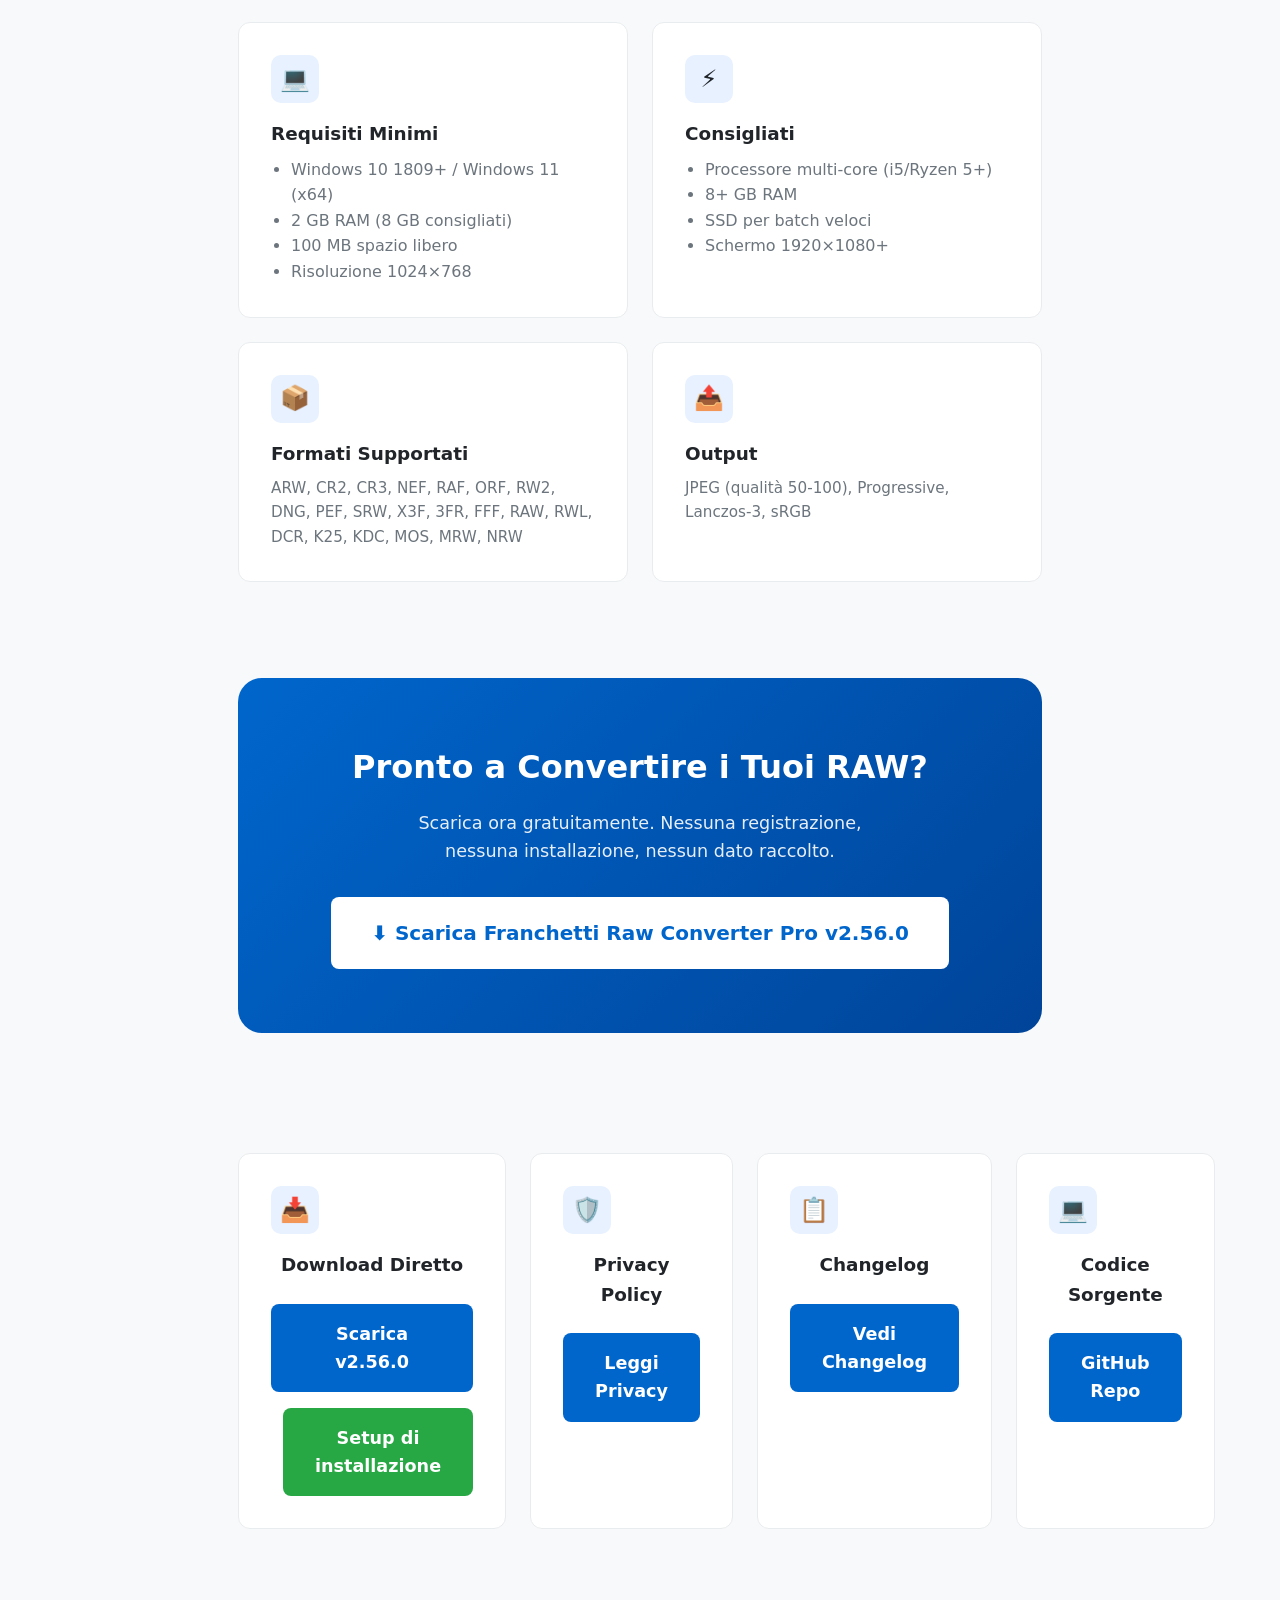
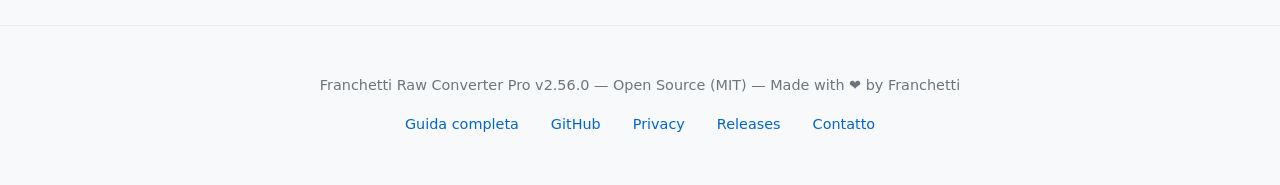
==== commit b407458e: "docs: add illustrated 2.58.0 guide with real screenshots and printable PDF" ====
--- a/docs/index.html
+++ b/docs/index.html
@@ -89,6 +89,8 @@
       <h2 class="section-title" style="margin-bottom:.75rem;">Guida completa, semplice e stampabile</h2>
       <p style="max-width:700px;margin:0 auto 1.5rem;color:#495057;">Tutte le funzioni della scheda Batch, dello Sviluppo RAW, del Tethering e del Cloud spiegate passo per passo. Include impostazioni consigliate per web, stampa, archivio, ritratti, paesaggi e foto notturne, oltre alla soluzione dei problemi più comuni.</p>
       <a href="guida.html" class="btn">Apri la Guida completa</a>
+      <a href="guida_illustrata/guida.html" class="btn" style="margin-left:.75rem;background:#343a40;">Apri la Guida illustrata</a>
+      <a href="guida_illustrata/Guida_Illustrata_2.58.0.pdf" class="btn" style="margin-left:.75rem;background:#28a745;">Scarica il PDF</a>
     </div>
   </section>
 
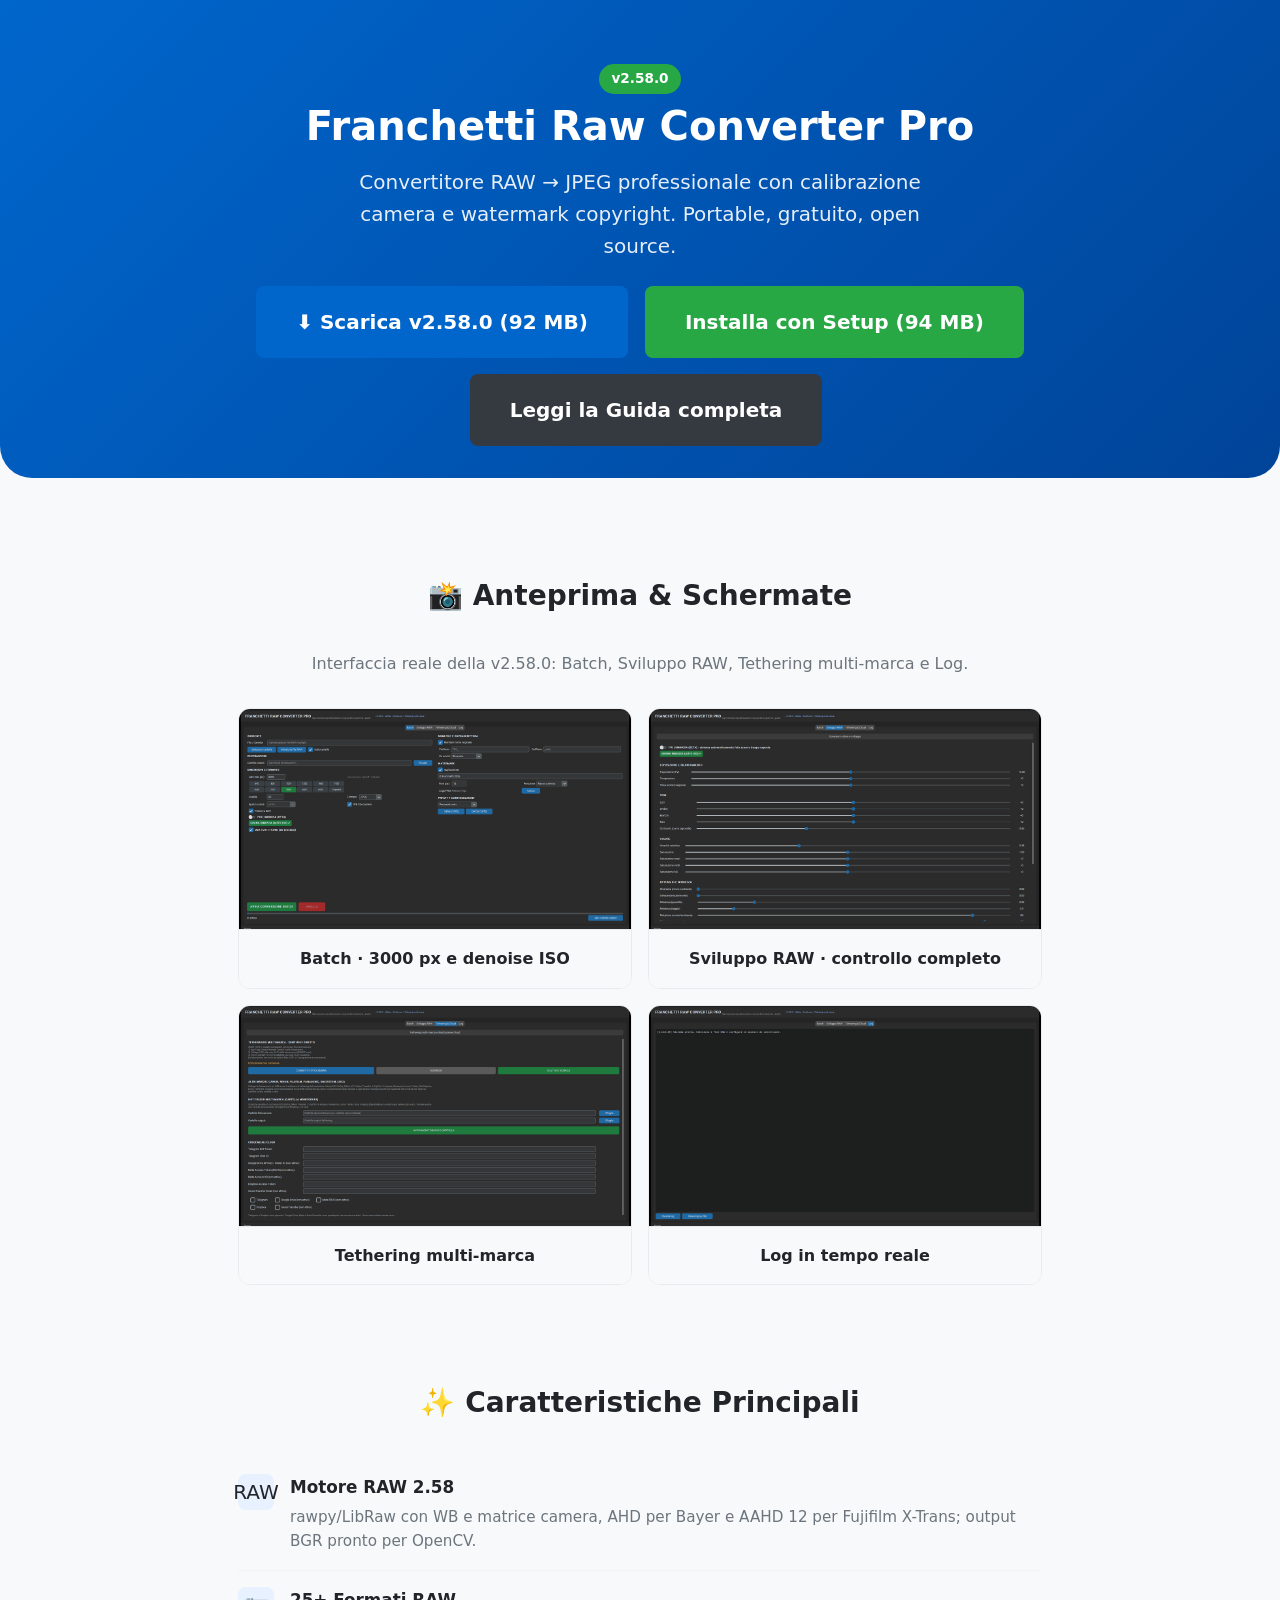
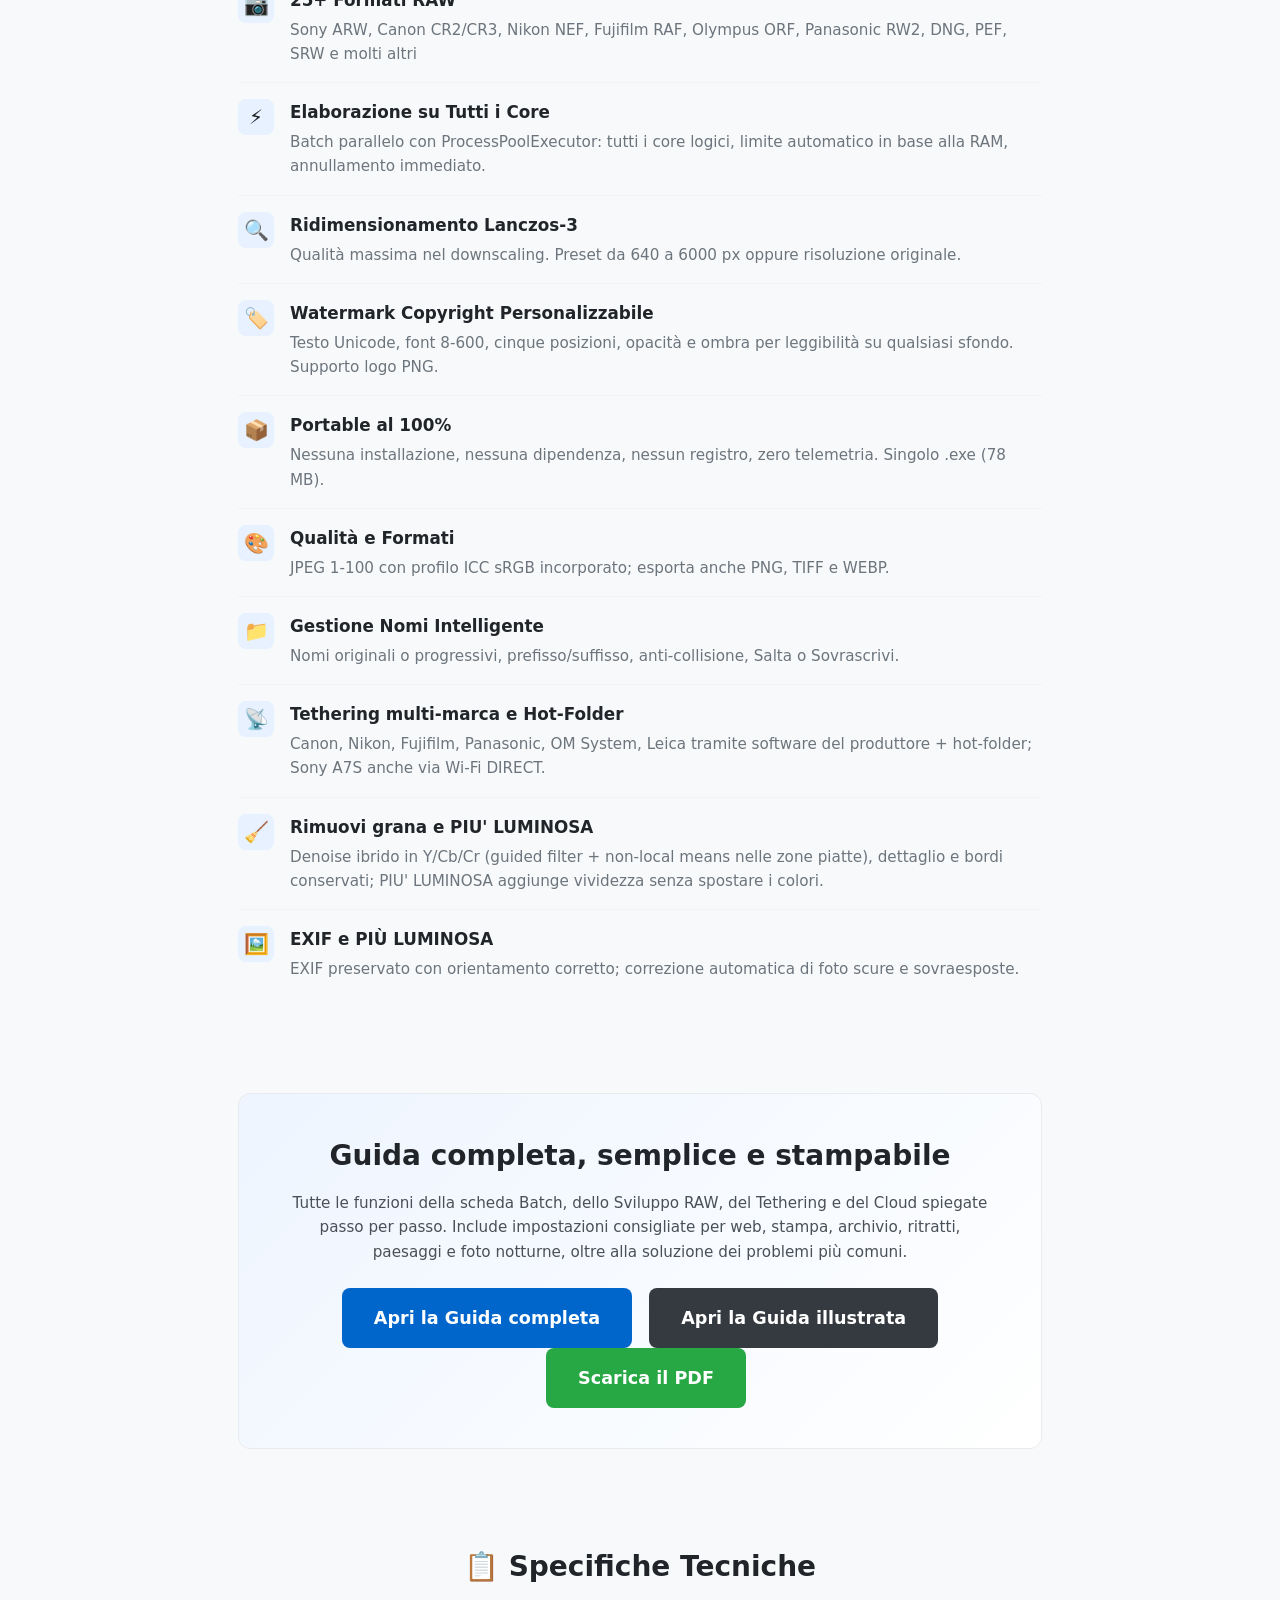
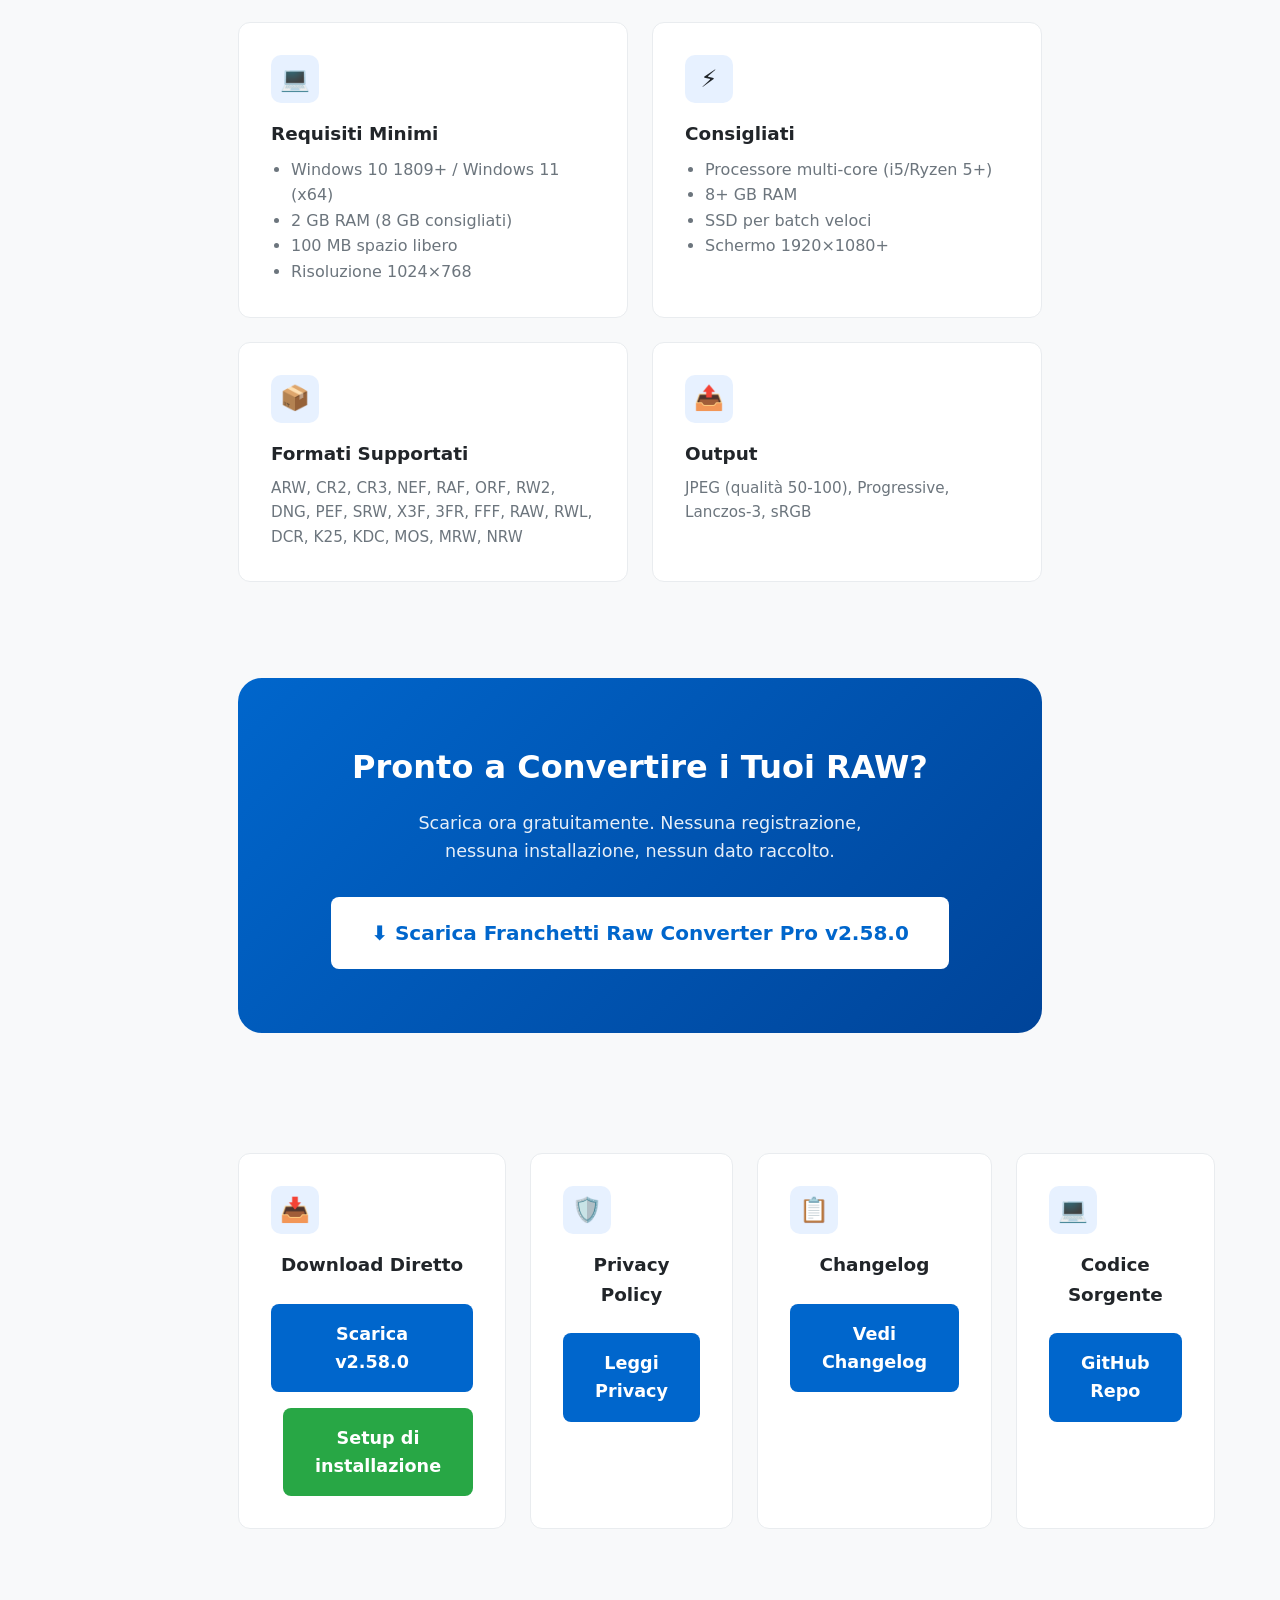
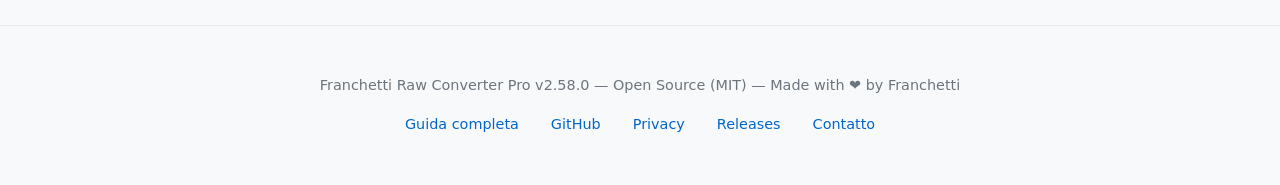
==== commit 9263be31: "docs: update site for v2.58.0 release" ====
--- a/docs/index.html
+++ b/docs/index.html
@@ -3,23 +3,23 @@
 <head>
 <meta charset="UTF-8">
 <meta name="viewport" content="width=device-width, initial-scale=1">
-<title>Franchetti Raw Converter Pro v2.56.0 - Convertitore RAW Professionale</title>
+<title>Franchetti Raw Converter Pro v2.58.0 - Convertitore RAW Professionale</title>
 <meta name="description" content="Convertitore RAW con calibrazione camera, AHD/AAHD, denoise ibrido, tethering multi-marca e JPEG leggeri. Windows 10/11, portable e open source.">
 <meta name="theme-color" content="#0066cc">
 <meta property="og:site_name" content="Franchetti Raw Converter Pro">
-<meta property="og:title" content="Franchetti Raw Converter Pro v2.56.0">
+<meta property="og:title" content="Franchetti Raw Converter Pro v2.58.0">
 <meta property="og:description" content="Calibrazione camera, AHD/AAHD, denoise ibrido, tethering multi-marca e JPEG leggeri. Windows 10/11, portable e open source.">
 <meta property="og:type" content="website">
 <meta property="og:url" content="https://franchettibiagio.github.io/raw-converter-pro/">
 <meta property="og:image" content="https://franchettibiagio.github.io/raw-converter-pro/screenshots/og-image.png">
 <meta property="og:image:width" content="1200">
 <meta property="og:image:height" content="630">
-<meta property="og:image:alt" content="Franchetti Raw Converter Pro v2.56.0 con schermata Batch">
+<meta property="og:image:alt" content="Franchetti Raw Converter Pro v2.58.0 con schermata Batch">
 <meta name="twitter:card" content="summary_large_image">
-<meta name="twitter:title" content="Franchetti Raw Converter Pro v2.56.0">
+<meta name="twitter:title" content="Franchetti Raw Converter Pro v2.58.0">
 <meta name="twitter:description" content="Calibrazione camera, AHD/AAHD, denoise ibrido e JPEG leggeri.">
 <meta name="twitter:image" content="https://franchettibiagio.github.io/raw-converter-pro/screenshots/og-image.png">
-<meta name="twitter:image:alt" content="Franchetti Raw Converter Pro v2.56.0 con schermata Batch">
+<meta name="twitter:image:alt" content="Franchetti Raw Converter Pro v2.58.0 con schermata Batch">
 <link rel="preconnect" href="https://github.com">
 <link rel="preconnect" href="https://raw.githubusercontent.com">
 <style>
@@ -30,11 +30,11 @@
 <body>
 <header>
   <div class="container">
-    <span class="badge">v2.56.0</span>
+    <span class="badge">v2.58.0</span>
     <h1>Franchetti Raw Converter Pro</h1>
     <p>Convertitore RAW → JPEG professionale con calibrazione camera e watermark copyright. Portable, gratuito, open source.</p>
-    <a href="https://github.com/FranchettiBiagio/raw-converter-pro/releases/latest/download/FranchettiRawConverterPro.exe" class="btn btn-lg" style="margin-top:1.5rem;">⬇ Scarica v2.56.0 (78 MB)</a>
- <a href="https://github.com/FranchettiBiagio/raw-converter-pro/releases/latest/download/Franchetti_Raw_Converter_Setup_v2.56.0.exe" class="btn btn-lg" style="margin-top:1.5rem;margin-left:.75rem;background:#28a745;">Installa con Setup (79 MB)</a>
+    <a href="https://github.com/FranchettiBiagio/raw-converter-pro/releases/latest/download/FranchettiRawConverterPro.exe" class="btn btn-lg" style="margin-top:1.5rem;">⬇ Scarica v2.58.0 (92 MB)</a>
+ <a href="https://github.com/FranchettiBiagio/raw-converter-pro/releases/latest/download/Franchetti_Raw_Converter_Setup_v2.58.0.exe" class="btn btn-lg" style="margin-top:1.5rem;margin-left:.75rem;background:#28a745;">Installa con Setup (94 MB)</a>
  <a href="guida.html" class="btn btn-lg" style="margin-top:1rem;margin-left:.75rem;background:#343a40;">Leggi la Guida completa</a>
   </div>
 </header>
@@ -43,7 +43,7 @@
   <!-- SCREENSHOTS / GALLERY -->
   <section>
     <h2 class="section-title">📸 Anteprima & Schermate</h2>
-    <p style="text-align:center;color:#6c757d;margin-bottom:2rem;max-width:700px;margin-left:auto;margin-right:auto;">Interfaccia reale della v2.56.0: Batch, Sviluppo RAW, Tethering multi-marca e Log.</p>
+    <p style="text-align:center;color:#6c757d;margin-bottom:2rem;max-width:700px;margin-left:auto;margin-right:auto;">Interfaccia reale della v2.58.0: Batch, Sviluppo RAW, Tethering multi-marca e Log.</p>
     
     <div class="screenshot-grid" id="screenshotGrid">
       <div class="screenshot">
@@ -69,7 +69,7 @@
   <section>
     <h2 class="section-title">✨ Caratteristiche Principali</h2>
     <ul class="feature-list">
-      <li><span class="feature-icon">RAW</span><div class="feature-text"><h4>Motore RAW 2.56</h4><p>rawpy/LibRaw con WB e matrice camera, AHD per Bayer e AAHD 12 per Fujifilm X-Trans; output BGR pronto per OpenCV.</p></div></li>
+      <li><span class="feature-icon">RAW</span><div class="feature-text"><h4>Motore RAW 2.58</h4><p>rawpy/LibRaw con WB e matrice camera, AHD per Bayer e AAHD 12 per Fujifilm X-Trans; output BGR pronto per OpenCV.</p></div></li>
       <li><span class="feature-icon">📷</span><div class="feature-text"><h4>25+ Formati RAW</h4><p>Sony ARW, Canon CR2/CR3, Nikon NEF, Fujifilm RAF, Olympus ORF, Panasonic RW2, DNG, PEF, SRW e molti altri</p></div></li>
       <li><span class="feature-icon">⚡</span><div class="feature-text"><h4>Elaborazione su Tutti i Core</h4><p>Batch parallelo con ProcessPoolExecutor: tutti i core logici, limite automatico in base alla RAM, annullamento immediato.</p></div></li>
       <li><span class="feature-icon">🔍</span><div class="feature-text"><h4>Ridimensionamento Lanczos-3</h4><p>Qualità massima nel downscaling. Preset da 640 a 6000 px oppure risoluzione originale.</p></div></li>
@@ -135,7 +135,7 @@
   <section class="download-section">
     <h2 style="font-size:2rem;margin-bottom:1rem;">Pronto a Convertire i Tuoi RAW?</h2>
     <p style="font-size:1.1rem;opacity:.9;margin-bottom:2rem;max-width:500px;margin-left:auto;margin-right:auto">Scarica ora gratuitamente. Nessuna registrazione, nessuna installazione, nessun dato raccolto.</p>
-    <a href="https://github.com/FranchettiBiagio/raw-converter-pro/releases/latest/download/FranchettiRawConverterPro.exe" class="btn download-btn btn-lg">⬇ Scarica Franchetti Raw Converter Pro v2.56.0</a>
+    <a href="https://github.com/FranchettiBiagio/raw-converter-pro/releases/latest/download/FranchettiRawConverterPro.exe" class="btn download-btn btn-lg">⬇ Scarica Franchetti Raw Converter Pro v2.58.0</a>
   </section>
 
   <!-- LINKS -->
@@ -144,8 +144,8 @@
       <div class="card" style="text-align:center">
         <div class="card-icon">📥</div>
         <h3>Download Diretto</h3>
-        <a href="https://github.com/FranchettiBiagio/raw-converter-pro/releases/latest/download/FranchettiRawConverterPro.exe" class="btn" style="margin-top:1rem">Scarica v2.56.0</a>
- <a href="https://github.com/FranchettiBiagio/raw-converter-pro/releases/latest/download/Franchetti_Raw_Converter_Setup_v2.56.0.exe" class="btn" style="margin-top:1rem;margin-left:.75rem;background:#28a745;color:#fff">Setup di installazione</a>
+        <a href="https://github.com/FranchettiBiagio/raw-converter-pro/releases/latest/download/FranchettiRawConverterPro.exe" class="btn" style="margin-top:1rem">Scarica v2.58.0</a>
+ <a href="https://github.com/FranchettiBiagio/raw-converter-pro/releases/latest/download/Franchetti_Raw_Converter_Setup_v2.58.0.exe" class="btn" style="margin-top:1rem;margin-left:.75rem;background:#28a745;color:#fff">Setup di installazione</a>
       </div>
       <div class="card" style="text-align:center">
         <div class="card-icon">🛡️</div>
@@ -169,7 +169,7 @@
 
 <footer>
   <div class="container">
-    <p>Franchetti Raw Converter Pro v2.56.0 — Open Source (MIT) — Made with ❤️ by Franchetti</p>
+    <p>Franchetti Raw Converter Pro v2.58.0 — Open Source (MIT) — Made with ❤️ by Franchetti</p>
     <div class="link-list">
       <a href="guida.html">Guida completa</a>
       <a href="https://github.com/FranchettiBiagio/raw-converter-pro">GitHub</a>
